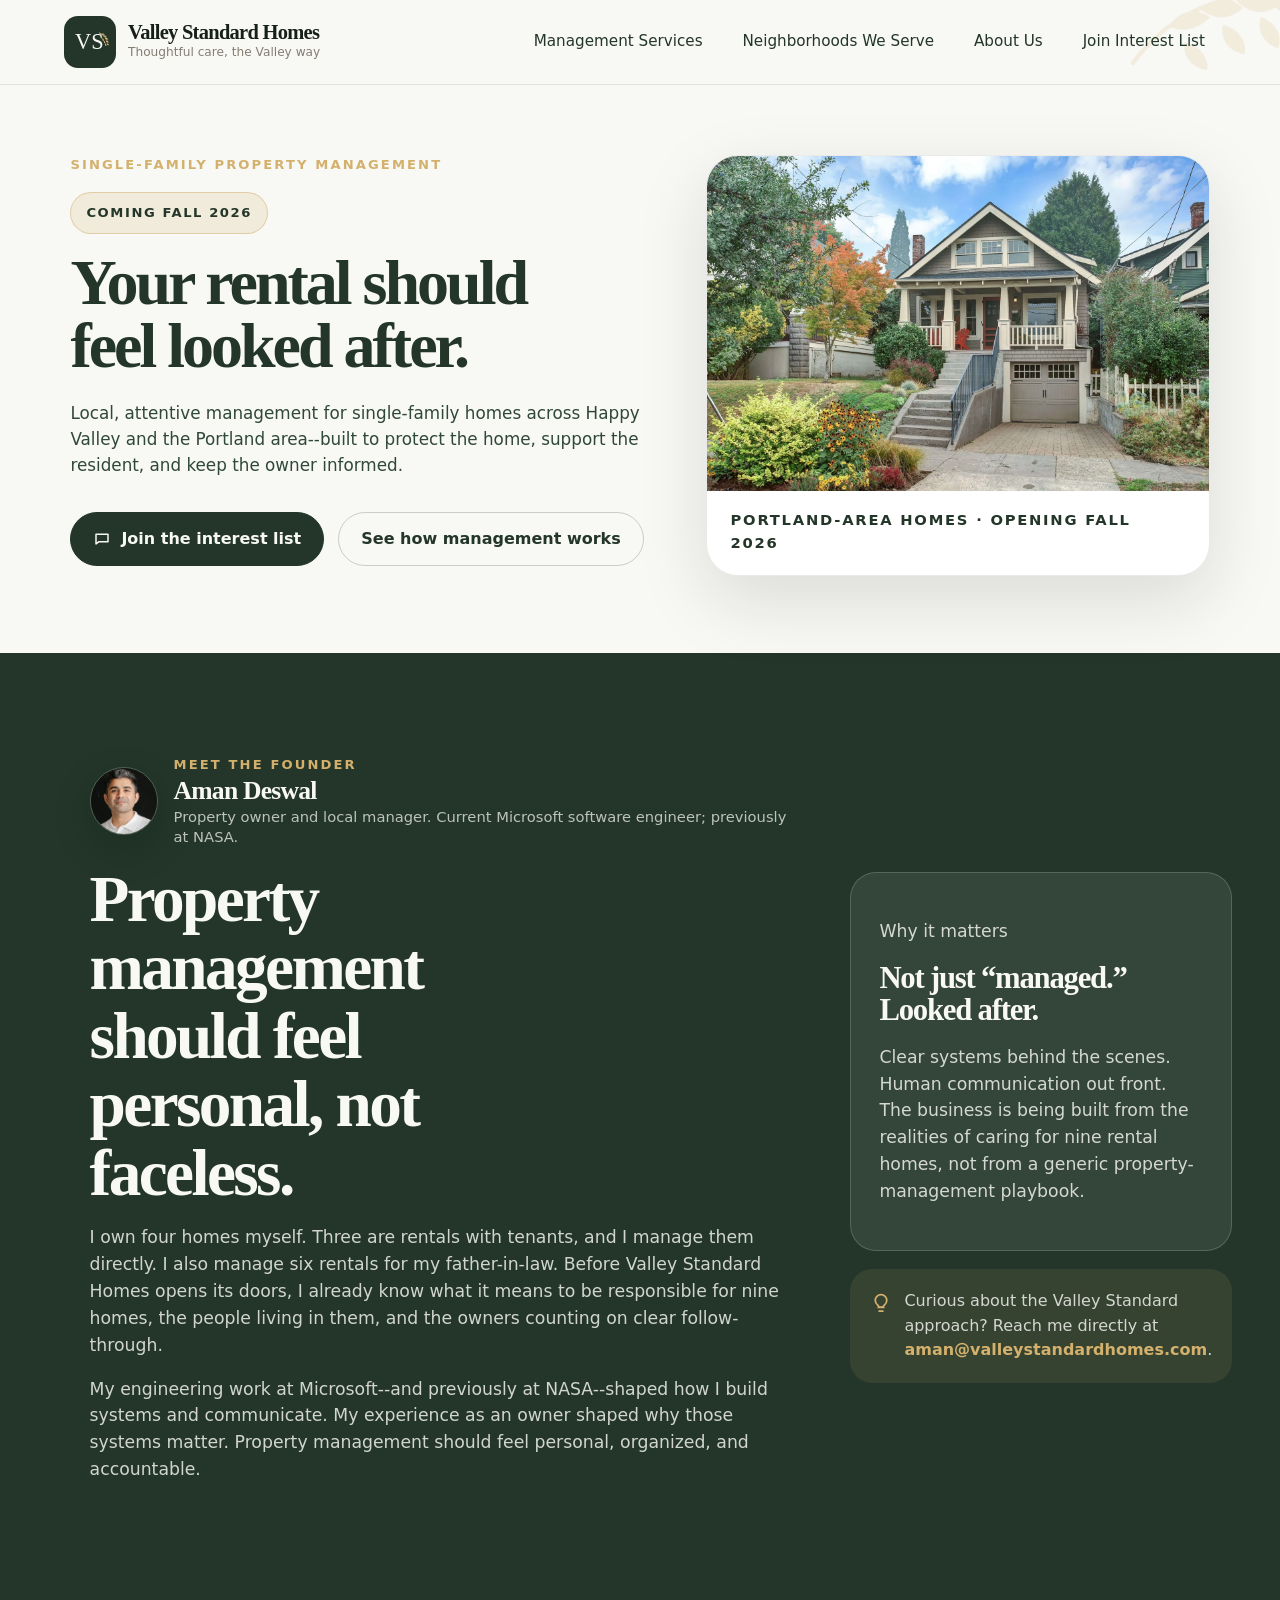
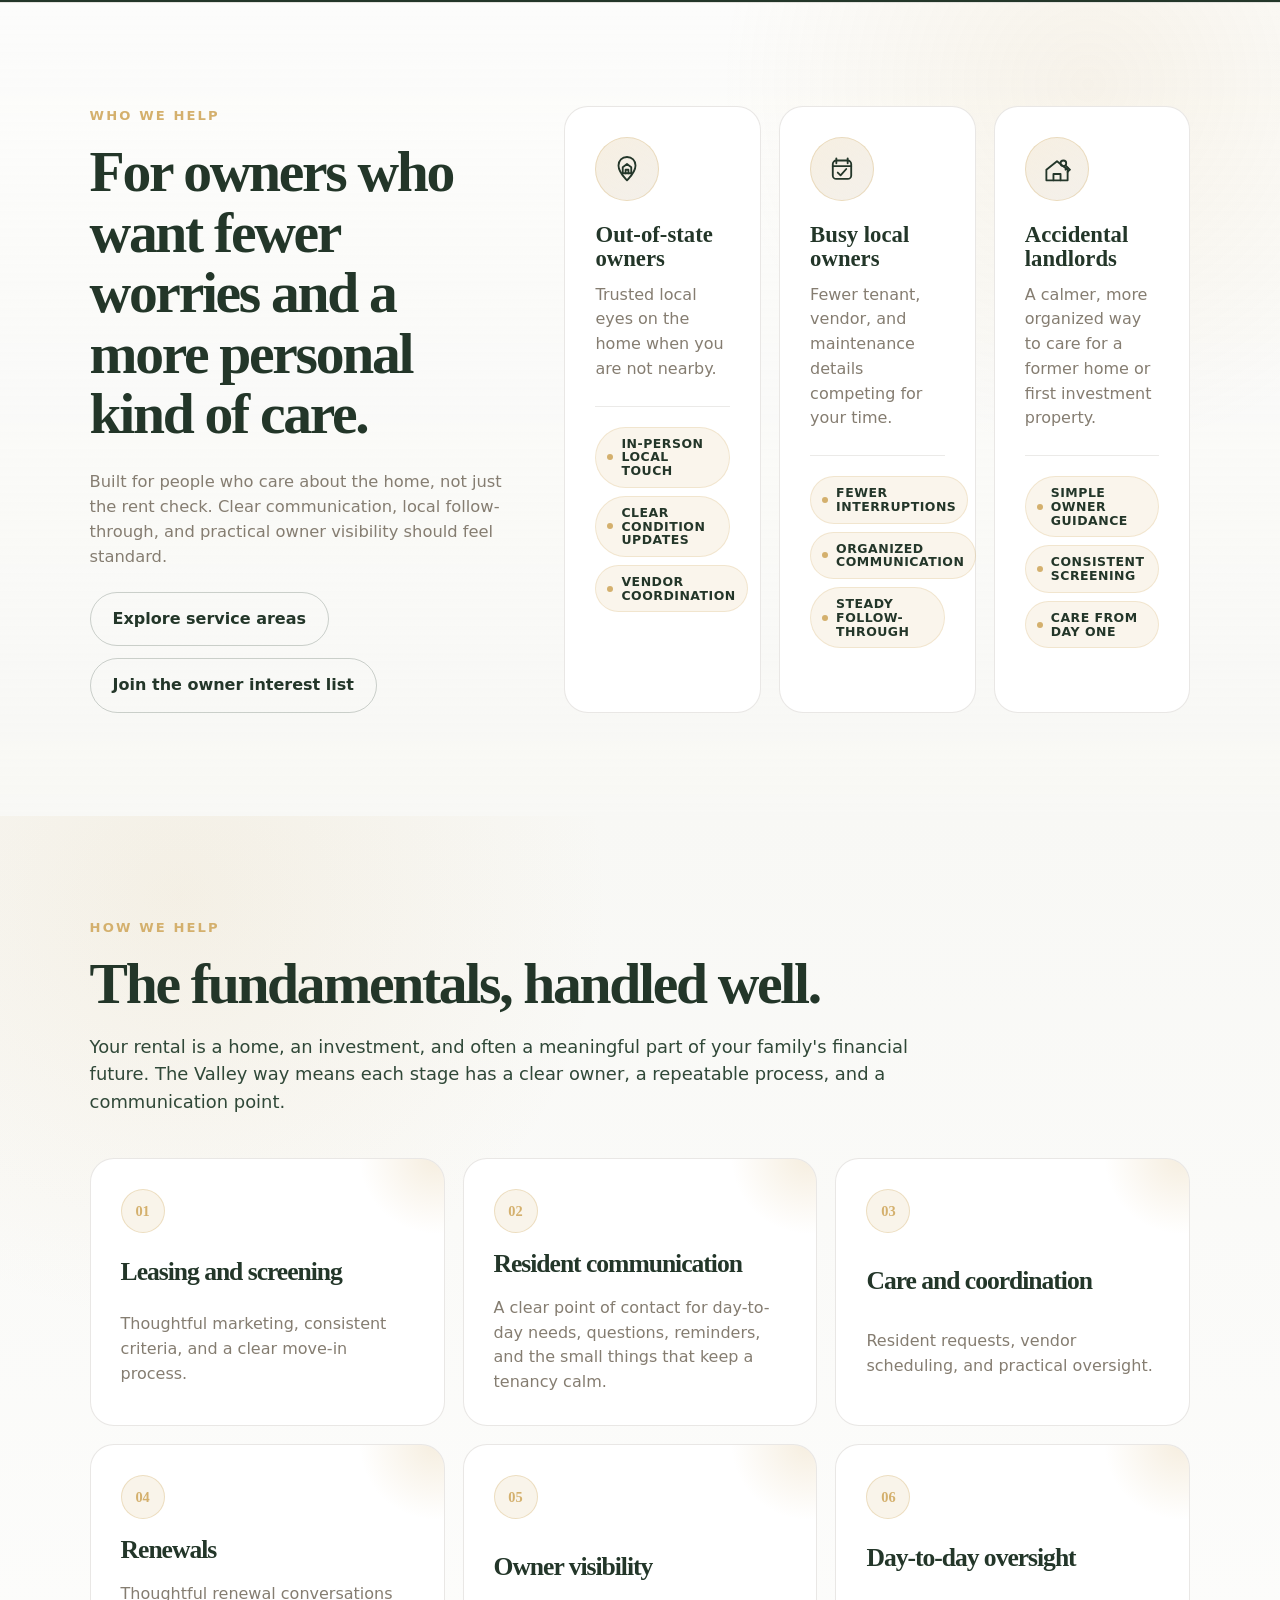
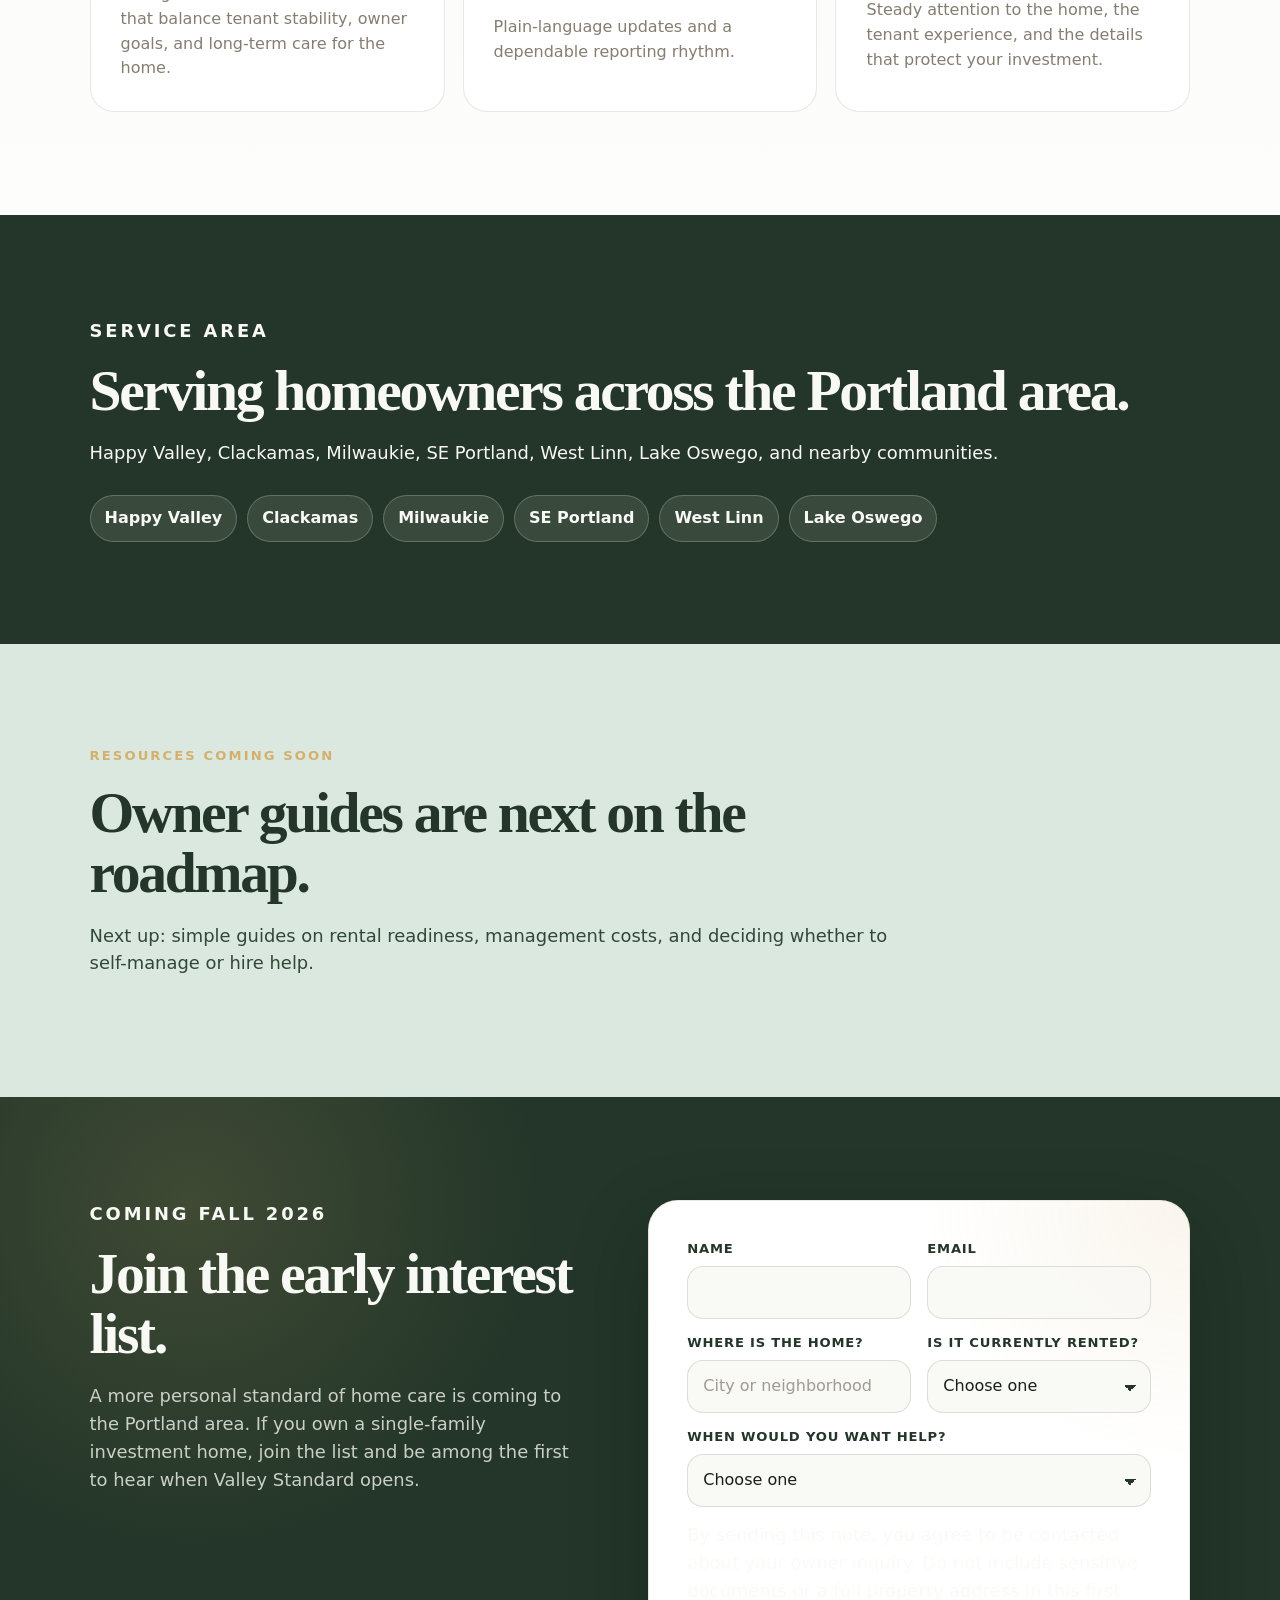
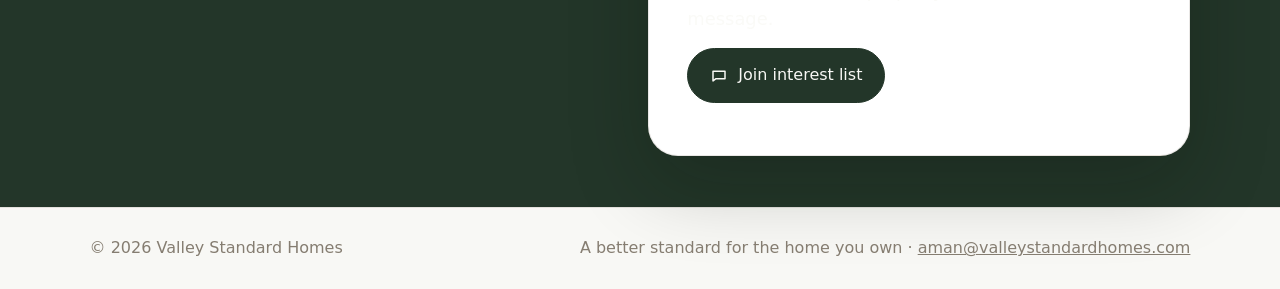
==== index.html @ 4b72966f "Use dropdown for owner timing Co-authored-by: Copilot App <223556219+Copilot@users.noreply.github.co" ====
<!doctype html>
<html lang="en">
  <head>
    <meta charset="utf-8">
    <meta name="viewport" content="width=device-width, initial-scale=1">
    <title>Single-Family Property Management in Portland | Valley Standard Homes</title>
    <meta
      name="description"
      content="Personal property management for single-family rental homes across the Portland area, including Happy Valley, West Linn, Lake Oswego, Clackamas, Milwaukie, and SE Portland."
    >
    <meta property="og:title" content="Single-Family Property Management in Portland | Valley Standard Homes">
    <meta
      property="og:description"
      content="Personal property management for single-family rental homes across the Portland area, including Happy Valley, West Linn, Lake Oswego, Clackamas, Milwaukie, and SE Portland."
    >
    <meta property="og:type" content="website">
    <meta property="og:url" content="https://valleystandardhomes.com/">
    <meta property="og:image" content="https://valleystandardhomes.com/assets/social-card.png">
    <meta property="og:image:type" content="image/png">
    <meta property="og:image:width" content="1200">
    <meta property="og:image:height" content="630">
    <meta property="og:image:alt" content="Valley Standard Homes logo and single-family property management message">
    <link rel="canonical" href="https://valleystandardhomes.com/">
    <link rel="icon" href="assets/valley-standard-icon.svg" type="image/svg+xml">
    <link rel="stylesheet" href="styles.css">
  </head>
  <body>
    <header class="site-header">
      <svg class="header-olive" viewBox="0 0 220 88" aria-hidden="true">
        <path d="M18 70 C74 12, 142 8, 206 28" />
        <path d="M58 38 C70 24, 87 22, 100 34 C86 45, 71 46, 58 38Z" />
        <path d="M92 25 C106 14, 123 15, 134 29 C119 39, 105 38, 92 25Z" />
        <path d="M128 20 C144 12, 160 16, 169 31 C153 39, 139 35, 128 20Z" />
        <path d="M162 25 C178 20, 192 27, 198 43 C183 48, 171 41, 162 25Z" />
        <path d="M72 56 C86 61, 94 73, 91 86 C76 82, 68 70, 72 56Z" />
        <path d="M112 43 C127 49, 134 62, 130 75 C115 70, 107 58, 112 43Z" />
        <path d="M151 40 C165 48, 170 61, 164 73 C151 67, 144 54, 151 40Z" />
      </svg>
      <a class="brand" href="#top" aria-label="Valley Standard Homes home">
        <img src="assets/valley-standard-icon.svg" alt="" class="brand-mark">
        <span>
          <strong>Valley Standard Homes</strong>
          <small>Thoughtful care, the Valley way</small>
        </span>
      </a>
      <nav class="nav" aria-label="Main navigation">
        <a href="#services">Management Services</a>
        <a href="#areas">Neighborhoods We Serve</a>
        <a href="#about">About Us</a>
        <a href="#contact">Join Interest List</a>
      </nav>
      <details class="mobile-menu">
        <summary aria-label="Open navigation menu">
          <span></span>
          <span></span>
          <span></span>
        </summary>
        <div class="mobile-menu-panel">
          <a href="#services">Management Services</a>
          <a href="#areas">Neighborhoods We Serve</a>
          <a href="#about">About Us</a>
          <a href="#contact">Join Interest List</a>
        </div>
      </details>
    </header>

    <main id="top">
      <section class="hero">
        <div class="hero-content">
          <p class="eyebrow">Single-family property management</p>
          <p class="launch-status">Coming Fall 2026</p>
          <h1>Your rental should feel looked after.</h1>
          <p class="hero-copy">
            Local, attentive management for single-family homes across Happy Valley and the Portland area--built to protect the home, support the resident, and keep the owner informed.
          </p>
          <div class="hero-actions">
            <a class="button primary" href="#contact">
              <svg class="button-icon" viewBox="0 0 24 24" aria-hidden="true">
                <path d="M4 5.5h16v10H8l-4 3z" />
              </svg>
              Join the interest list
            </a>
            <a class="button secondary" href="#services">
              See how management works
            </a>
          </div>
          <div class="hero-quick-links" aria-label="Quick links">
            <a href="#owners">Who we help</a>
            <a href="#areas">Explore service areas</a>
            <a href="#contact">Ask about your rental</a>
          </div>
        </div>
        <div class="hero-side">
          <figure class="hero-photo-card">
            <img src="assets/home-hero.webp" alt="Single-family home exterior used to show the Valley Standard Homes visual direction" width="1500" height="1000">
            <figcaption>Portland-area homes · opening Fall 2026</figcaption>
          </figure>
        </div>
      </section>

      <section class="section founder-section" id="about">
        <div class="founder-copy">
          <div class="founder-kicker">
            <img src="assets/aman-deswal-headshot.jpg" alt="Aman Deswal, founder of Valley Standard" class="founder-photo">
            <div class="founder-identity">
              <p class="eyebrow">Meet the founder</p>
              <strong>Aman Deswal</strong>
              <span>Property owner and local manager. Current Microsoft software engineer; previously at NASA.</span>
            </div>
          </div>
          <h2>Property management should feel personal, not faceless.</h2>
          <p>
            I own four homes myself. Three are rentals with tenants, and I manage
            them directly. I also manage six rentals for my father-in-law. Before
            Valley Standard Homes opens its doors, I already know what it means
            to be responsible for nine homes, the people living in them, and the
            owners counting on clear follow-through.
          </p>
          <p>
            My engineering work at Microsoft--and previously at NASA--shaped how
            I build systems and communicate. My experience as an owner shaped why
            those systems matter. Property management should feel personal,
            organized, and accountable.
          </p>
        </div>
        <div class="founder-feature">
          <div class="founder-card">
            <p class="promise-label">Why it matters</p>
            <h3>Not just “managed.” Looked after.</h3>
            <p>
              Clear systems behind the scenes. Human communication out front.
              The business is being built from the realities of caring for nine
              rental homes, not from a generic property-management playbook.
            </p>
          </div>
          <p class="founder-email-note">
            <svg class="founder-email-icon" viewBox="0 0 24 24" aria-hidden="true">
              <path d="M9 18h6" />
              <path d="M10 22h4" />
              <path d="M8.5 15.5c-1.7-1.2-2.8-3.1-2.8-5.3a6.3 6.3 0 1 1 12.6 0c0 2.2-1.1 4.1-2.8 5.3-.7.5-1 1.2-1 2H9.5c0-.8-.3-1.5-1-2Z" />
            </svg>
            <span>
              Curious about the Valley Standard approach? Reach me directly at
              <a href="mailto:aman@valleystandardhomes.com">aman@valleystandardhomes.com</a>.
            </span>
          </p>
        </div>
      </section>

      <section class="section split owner-section" id="owners">
        <div>
          <p class="eyebrow">Who we help</p>
          <h2>For owners who want fewer worries and a more personal kind of care.</h2>
          <p class="owner-intro">
            Built for people who care about the home, not just the rent check.
            Clear communication, local follow-through, and practical owner visibility should feel standard.
          </p>
          <div class="link-row">
            <a class="button secondary" href="#areas">Explore service areas</a>
            <a class="button secondary" href="#contact">Join the owner interest list</a>
          </div>
        </div>
        <div class="cards">
          <article class="card">
            <div class="card-icon" aria-hidden="true">
              <svg viewBox="0 0 48 48">
                <path d="M24 7c7 0 12 5 12 12 0 9-12 21-12 21S12 28 12 19c0-7 5-12 12-12Z" />
                <path d="M18 21.5 24 17l6 4.5V30H18z" />
                <path d="M22 30v-5h4v5" />
              </svg>
            </div>
            <h3>Out-of-state owners</h3>
            <p>Trusted local eyes on the home when you are not nearby.</p>
            <ul class="card-points">
              <li>In-person local touch</li>
              <li>Clear condition updates</li>
              <li>Vendor coordination</li>
            </ul>
          </article>
          <article class="card">
            <div class="card-icon" aria-hidden="true">
              <svg viewBox="0 0 48 48">
                <rect x="11" y="12" width="26" height="26" rx="5" />
                <path d="M16 9v7" />
                <path d="M32 9v7" />
                <path d="M11 20h26" />
                <path d="m18 29 4 4 8-9" />
              </svg>
            </div>
            <h3>Busy local owners</h3>
            <p>Fewer tenant, vendor, and maintenance details competing for your time.</p>
            <ul class="card-points">
              <li>Fewer interruptions</li>
              <li>Organized communication</li>
              <li>Steady follow-through</li>
            </ul>
          </article>
          <article class="card">
            <div class="card-icon" aria-hidden="true">
              <svg viewBox="0 0 48 48">
                <path d="M9 25 24 13l15 12v15H9z" />
                <path d="M19 40v-9h10v9" />
                <circle cx="33" cy="16" r="4" />
                <path d="m36 19 6 6" />
                <path d="m39 22-3 3" />
                <path d="m42 25-3 3" />
              </svg>
            </div>
            <h3>Accidental landlords</h3>
            <p>A calmer, more organized way to care for a former home or first investment property.</p>
            <ul class="card-points">
              <li>Simple owner guidance</li>
              <li>Consistent screening</li>
              <li>Care from day one</li>
            </ul>
          </article>
        </div>
      </section>

      <section class="section service-section" id="services">
        <div class="section-heading">
          <p class="eyebrow">How we help</p>
          <h2>The fundamentals, handled well.</h2>
          <p>
            Your rental is a home, an investment, and often a meaningful part of
            your family's financial future. The Valley way means each stage has
            a clear owner, a repeatable process, and a communication point.
          </p>
        </div>
        <div class="service-grid">
          <article class="service">
            <span class="service-number">01</span>
            <h3>Leasing and screening</h3>
            <p>Thoughtful marketing, consistent criteria, and a clear move-in process.</p>
          </article>
          <article class="service">
            <span class="service-number">02</span>
            <h3>Resident communication</h3>
            <p>A clear point of contact for day-to-day needs, questions, reminders, and the small things that keep a tenancy calm.</p>
          </article>
          <article class="service">
            <span class="service-number">03</span>
            <h3>Care and coordination</h3>
            <p>Resident requests, vendor scheduling, and practical oversight.</p>
          </article>
          <article class="service">
            <span class="service-number">04</span>
            <h3>Renewals</h3>
            <p>Thoughtful renewal conversations that balance tenant stability, owner goals, and long-term care for the home.</p>
          </article>
          <article class="service">
            <span class="service-number">05</span>
            <h3>Owner visibility</h3>
            <p>Plain-language updates and a dependable reporting rhythm.</p>
          </article>
          <article class="service">
            <span class="service-number">06</span>
            <h3>Day-to-day oversight</h3>
            <p>Steady attention to the home, the tenant experience, and the details that protect your investment.</p>
          </article>
        </div>
      </section>

      <section class="section service-area" id="areas">
        <p class="eyebrow">Service area</p>
        <h2>Serving homeowners across the Portland area.</h2>
        <p>Happy Valley, Clackamas, Milwaukie, SE Portland, West Linn, Lake Oswego, and nearby communities.</p>
        <ul class="area-list" aria-label="Confirmed service areas">
          <li><a href="areas/happy-valley/">Happy Valley</a></li>
          <li><a href="areas/clackamas/">Clackamas</a></li>
          <li><a href="areas/milwaukie/">Milwaukie</a></li>
          <li><a href="areas/portland/">SE Portland</a></li>
          <li><a href="areas/west-linn/">West Linn</a></li>
          <li><a href="areas/lake-oswego/">Lake Oswego</a></li>
        </ul>
      </section>

      <section class="section resources-section" id="resources">
        <div class="section-heading">
          <p class="eyebrow">Resources coming soon</p>
          <h2>Owner guides are next on the roadmap.</h2>
          <p>
            Next up: simple guides on rental readiness, management costs, and deciding whether
            to self-manage or hire help.
          </p>
        </div>
      </section>

      <section class="section contact-section" id="contact">
        <div>
          <p class="eyebrow">Coming Fall 2026</p>
          <h2>Join the early interest list.</h2>
          <p>
            A more personal standard of home care is coming to the Portland area.
            If you own a single-family investment home, join the list and be among
            the first to hear when Valley Standard opens.
          </p>
        </div>
        <form
          class="contact-form"
          action="mailto:aman@valleystandardhomes.com"
          method="post"
          enctype="text/plain"
          data-sheet-endpoint=""
          data-fallback-email="aman@valleystandardhomes.com"
        >
          <label>
            <span>Name</span>
            <input type="text" name="name" autocomplete="name" required>
          </label>
          <label>
            <span>Email</span>
            <input type="email" name="email" autocomplete="email" required>
          </label>
          <label>
            <span>Where is the home?</span>
            <input type="text" name="property_location" placeholder="City or neighborhood">
          </label>
          <label>
            <span>Is it currently rented?</span>
            <select name="current_status">
              <option value="">Choose one</option>
              <option value="Currently rented">Currently rented</option>
              <option value="Vacant">Vacant</option>
              <option value="Planning ahead">Planning ahead</option>
              <option value="Not sure yet">Not sure yet</option>
            </select>
          </label>
          <label class="full-field">
            <span>When would you want help?</span>
            <select name="owner_timing" required>
              <option value="">Choose one</option>
              <option value="As soon as Valley Standard opens">As soon as Valley Standard opens</option>
              <option value="When the current tenant moves out">When the current tenant moves out</option>
              <option value="Within the next year">Within the next year</option>
              <option value="Still planning ahead">Still planning ahead</option>
              <option value="Not sure yet">Not sure yet</option>
            </select>
          </label>
          <p class="privacy-note">By sending this note, you agree to be contacted about your owner inquiry. Do not include sensitive documents or a full property address in this first message.</p>
          <button class="button primary" type="submit">
            <svg class="button-icon" viewBox="0 0 24 24" aria-hidden="true">
              <path d="M4 5.5h16v10H8l-4 3z" />
            </svg>
            Join interest list
          </button>
          <p class="form-status" role="status" aria-live="polite"></p>
        </form>
      </section>
    </main>

    <footer class="site-footer">
      <span>© 2026 Valley Standard Homes</span>
      <span>A better standard for the home you own · <a href="mailto:aman@valleystandardhomes.com">aman@valleystandardhomes.com</a></span>
    </footer>
    <script type="application/ld+json">
      {
        "@context": "https://schema.org",
        "@type": "Organization",
        "name": "Valley Standard Homes",
        "url": "https://valleystandardhomes.com/",
        "email": "aman@valleystandardhomes.com",
        "logo": "https://valleystandardhomes.com/assets/valley-standard-logo.svg",
        "founder": {
          "@type": "Person",
          "name": "Aman Deswal"
        },
        "areaServed": [
          "Happy Valley, Oregon",
          "Clackamas, Oregon",
          "Milwaukie, Oregon",
          "Southeast Portland, Oregon",
          "West Linn, Oregon",
          "Lake Oswego, Oregon"
        ]
      }
    </script>
    <script src="site.js"></script>
    <script>
      const contactForm = document.querySelector(".contact-form");

      if (contactForm) {
        const status = contactForm.querySelector(".form-status");
        const submitButton = contactForm.querySelector("button[type='submit']");

        contactForm.addEventListener("submit", async (event) => {
          event.preventDefault();

          if (!contactForm.reportValidity()) {
            return;
          }

          const endpoint = contactForm.dataset.sheetEndpoint?.trim();
          const fallbackEmail = contactForm.dataset.fallbackEmail;
          const formData = new FormData(contactForm);
          formData.append("submitted_at", new Date().toISOString());
          formData.append("source", "valleystandardhomes.com");

          if (!endpoint) {
            const body = Array.from(formData.entries())
              .map(([key, value]) => `${key}: ${value}`)
              .join("\n");

            window.location.href = `mailto:${fallbackEmail}?subject=${encodeURIComponent("Valley Standard interest list")}&body=${encodeURIComponent(body)}`;
            status.textContent = "Your email app should open with the details ready to send.";
            return;
          }

          submitButton.disabled = true;
          status.textContent = "Sending your note...";

          try {
            await fetch(endpoint, {
              method: "POST",
              mode: "no-cors",
              body: formData,
            });
            contactForm.reset();
            status.textContent = "Thank you — your note has been sent.";
          } catch (error) {
            status.textContent = `Something went wrong. Please email ${fallbackEmail} directly.`;
          } finally {
            submitButton.disabled = false;
          }
        });
      }
    </script>
  </body>
</html>
---- styles.css ----
:root {
  color-scheme: light;
  --green: #233629;
  --green-2: #304838;
  --cream: #f8f8f5;
  --sand: #e7dfd2;
  --mist: #dbe8df;
  --taupe: #857d71;
  --gold: #d4b06d;
  --rust: #ad4e31;
  --ink: #162019;
  --white: #ffffff;
  --shadow: 0 24px 70px rgba(22, 32, 25, 0.13);
  --display-font: "Iowan Old Style", "Bodoni 72", Didot, "Hoefler Text", Georgia, "Times New Roman", serif;
}

* {
  box-sizing: border-box;
}

html {
  overflow-x: clip;
  scroll-behavior: smooth;
  width: 100%;
}

body {
  margin: 0;
  background: var(--cream);
  color: var(--ink);
  font-family: Inter, ui-sans-serif, system-ui, -apple-system, BlinkMacSystemFont, "Segoe UI", sans-serif;
  line-height: 1.55;
  overflow-x: clip;
  width: 100%;
}

a {
  color: inherit;
}

.site-header {
  align-items: center;
  background: rgba(248, 248, 245, 0.92);
  border-bottom: 1px solid rgba(133, 125, 113, 0.18);
  display: flex;
  justify-content: space-between;
  left: 0;
  overflow: visible;
  padding: 16px clamp(20px, 5vw, 72px);
  position: sticky;
  right: 0;
  top: 0;
  backdrop-filter: blur(14px);
  z-index: 50;
}

.header-olive {
  height: 88px;
  opacity: 0.18;
  pointer-events: none;
  position: absolute;
  right: clamp(-74px, -4vw, -24px);
  top: -18px;
  transform: rotate(-7deg);
  width: 220px;
  z-index: 0;
}

.header-olive path {
  fill: var(--gold);
}

.header-olive path:first-child {
  fill: none;
  stroke: var(--gold);
  stroke-linecap: round;
  stroke-width: 4;
}

.brand {
  align-items: center;
  display: inline-flex;
  flex-shrink: 0;
  gap: 12px;
  min-width: 0;
  position: relative;
  text-decoration: none;
  z-index: 1;
}

.brand span {
  min-width: 0;
}

.brand-mark {
  border-radius: 14px;
  height: 52px;
  width: 52px;
}

.brand strong {
  display: block;
  font-family: var(--display-font);
  font-size: clamp(1.25rem, 1.6vw, 1.7rem);
  font-weight: 700;
  letter-spacing: -0.035em;
  line-height: 1;
}

.brand small {
  color: var(--taupe);
  display: block;
  font-size: 0.76rem;
}

.nav {
  display: flex;
  gap: clamp(12px, 1.4vw, 18px);
  font-size: 0.95rem;
  position: relative;
  z-index: 1;
}

.nav a {
  border-radius: 999px;
  color: var(--green);
  padding: 9px 11px;
  text-decoration: none;
  transition: background 160ms ease, color 160ms ease, transform 160ms ease;
}

.nav a:hover,
.nav a:focus-visible {
  background: rgba(212, 176, 109, 0.16);
  color: var(--green);
  transform: translateY(-1px);
}

.nav a:focus-visible {
  outline: 2px solid rgba(212, 176, 109, 0.72);
  outline-offset: 3px;
}

.mobile-menu {
  display: none;
  position: relative;
  z-index: 2;
}

.mobile-menu summary {
  align-items: center;
  background: var(--green);
  border: 1px solid rgba(35, 54, 41, 0.24);
  border-radius: 999px;
  box-shadow: 0 10px 26px rgba(22, 32, 25, 0.1);
  cursor: pointer;
  display: inline-flex;
  height: 44px;
  justify-content: center;
  list-style: none;
  position: relative;
  width: 44px;
}

.mobile-menu summary::-webkit-details-marker {
  display: none;
}

.mobile-menu summary span {
  background: var(--cream);
  border-radius: 999px;
  display: block;
  height: 2px;
  position: absolute;
  transition: transform 160ms ease, opacity 160ms ease;
  width: 18px;
}

.mobile-menu summary span:nth-child(1) {
  transform: translateY(-6px);
}

.mobile-menu summary span:nth-child(3) {
  transform: translateY(6px);
}

.mobile-menu[open] summary span:nth-child(1) {
  transform: rotate(45deg);
}

.mobile-menu[open] summary span:nth-child(2) {
  opacity: 0;
}

.mobile-menu[open] summary span:nth-child(3) {
  transform: rotate(-45deg);
}

.mobile-menu-panel {
  background: var(--cream);
  border: 1px solid rgba(133, 125, 113, 0.16);
  border-radius: 0 0 26px 26px;
  box-shadow: 0 24px 54px rgba(22, 32, 25, 0.14);
  display: grid;
  gap: 0;
  left: 0;
  max-height: calc(100dvh - 84px);
  overflow-y: auto;
  padding: 8px 24px 18px;
  position: fixed;
  right: 0;
  top: 84px;
  z-index: 60;
}

.mobile-menu-panel a {
  align-items: center;
  border-bottom: 1px solid rgba(133, 125, 113, 0.12);
  border-radius: 0;
  color: var(--green);
  display: flex;
  font-weight: 800;
  justify-content: space-between;
  min-height: 58px;
  padding: 15px 0;
  text-decoration: none;
}

.mobile-menu-panel a::after {
  color: var(--gold);
  content: "→";
  font-family: Georgia, "Times New Roman", serif;
  font-size: 1.2rem;
}

.mobile-menu-panel a:last-child {
  border-bottom: 0;
}

.mobile-menu-panel a:hover {
  color: var(--gold);
}

.hero {
  align-items: start;
  display: grid;
  gap: clamp(28px, 4vw, 56px);
  grid-template-columns: minmax(0, 0.95fr) minmax(440px, 0.82fr);
  min-height: auto;
  padding: clamp(42px, 5.5vw, 72px) clamp(28px, 5.5vw, 72px) clamp(52px, 6vw, 84px);
}

.hero-content {
  max-width: 760px;
}

.eyebrow {
  color: var(--gold);
  font-size: clamp(0.82rem, 0.9vw, 0.92rem);
  font-weight: 800;
  letter-spacing: 0.16em;
  margin: 0 0 16px;
  text-transform: uppercase;
}

h1,
h2,
h3 {
  color: var(--green);
  font-family: var(--display-font);
  line-height: 1.05;
  margin: 0;
}

h1 {
  font-size: clamp(3.6rem, 5vw, 5.15rem);
  letter-spacing: -0.047em;
  line-height: 0.98;
  max-width: 14.5ch;
}

h2 {
  font-size: clamp(2.1rem, 4.5vw, 4rem);
  letter-spacing: -0.04em;
}

h3 {
  font-size: 1.42rem;
}

.hero-copy {
  color: var(--green-2);
  font-size: clamp(1.05rem, 1.22vw, 1.2rem);
  margin: 22px 0 0;
  max-width: 620px;
}

.launch-status {
  align-items: center;
  background: rgba(212, 176, 109, 0.18);
  border: 1px solid rgba(212, 176, 109, 0.52);
  border-radius: 999px;
  color: var(--green);
  display: inline-flex;
  font-size: 0.82rem;
  font-weight: 900;
  letter-spacing: 0.12em;
  margin: 0 0 18px;
  padding: 10px 15px;
  text-transform: uppercase;
}

.hero-actions {
  display: flex;
  flex-wrap: wrap;
  gap: 14px;
  margin-top: 34px;
}

.button {
  align-items: center;
  border-radius: 999px;
  display: inline-flex;
  gap: 10px;
  font-weight: 800;
  justify-content: center;
  padding: 14px 22px;
  text-decoration: none;
  transition: transform 160ms ease, box-shadow 160ms ease, background 160ms ease;
}

.button:hover {
  transform: translateY(-1px);
}

.button.primary {
  background: var(--green);
  color: var(--cream);
  border: 1px solid var(--green);
}

.button-icon {
  fill: none;
  height: 18px;
  stroke: currentColor;
  stroke-linecap: round;
  stroke-linejoin: round;
  stroke-width: 2;
  width: 18px;
}

.button.secondary {
  border: 1px solid rgba(35, 54, 41, 0.22);
  color: var(--green);
}

.hero-quick-links {
  display: none;
  gap: 10px;
  margin-top: 18px;
}

.hero-quick-links a {
  border-bottom: 1px solid rgba(35, 54, 41, 0.28);
  color: var(--green);
  font-weight: 800;
  text-decoration: none;
}

.hero-quick-links a:hover {
  color: var(--gold);
}

.hero-card {
  background: var(--white);
  border: 1px solid rgba(133, 125, 113, 0.16);
  border-radius: 32px;
  box-shadow: var(--shadow);
  padding: clamp(24px, 3vw, 34px);
  max-width: 430px;
}

.hero-side {
  display: grid;
  gap: 18px;
  justify-items: stretch;
  justify-self: end;
  max-width: 560px;
  width: 100%;
}

.hero-photo-card {
  background: var(--white);
  border: 1px solid rgba(133, 125, 113, 0.16);
  border-radius: 32px;
  box-shadow: var(--shadow);
  margin: 0;
  overflow: hidden;
}

.hero-photo-card img {
  aspect-ratio: 3 / 2;
  display: block;
  height: auto;
  object-fit: cover;
  width: 100%;
}

.hero-photo-card figcaption {
  color: var(--green);
  font-size: clamp(0.92rem, 1.05vw, 1.08rem);
  font-weight: 900;
  letter-spacing: 0.12em;
  padding: 18px 24px 20px;
  text-transform: uppercase;
}

.logo-full {
  display: block;
  height: auto;
  margin-bottom: 20px;
  max-width: 100%;
}

.hero-card p {
  color: var(--green-2);
  font-size: 1rem;
  margin: 0;
}

.founder-section {
  align-items: center;
  background: var(--green);
  color: var(--cream);
  display: grid;
  gap: clamp(34px, 5vw, 72px);
  grid-template-columns: minmax(0, 1fr) minmax(260px, 340px);
  padding-bottom: clamp(56px, 7vw, 88px);
  padding-top: clamp(56px, 7vw, 88px);
}

.founder-section h2,
.founder-section h3 {
  color: var(--cream);
}

.founder-copy {
  max-width: 820px;
}

.founder-kicker {
  align-items: center;
  display: flex;
  gap: 16px;
  margin-bottom: 18px;
}

.founder-identity {
  display: grid;
  gap: 3px;
}

.founder-kicker .eyebrow {
  margin: 0;
}

.founder-identity strong {
  color: var(--cream);
  font-family: var(--display-font);
  font-size: clamp(1.45rem, 2vw, 1.9rem);
  font-weight: 700;
  letter-spacing: -0.03em;
  line-height: 1;
}

.founder-identity span {
  color: rgba(248, 248, 245, 0.72);
  font-size: 0.92rem;
  line-height: 1.35;
}

.founder-section h2 {
  font-size: clamp(3.25rem, 5.1vw, 5.6rem);
  max-width: 13ch;
}

.founder-copy p:not(.eyebrow),
.founder-card p {
  color: rgba(248, 248, 245, 0.82);
  font-size: clamp(1.05rem, 1.35vw, 1.22rem);
}

.founder-email-note {
  align-items: flex-start;
  background: rgba(212, 176, 109, 0.1);
  border-radius: 22px;
  color: rgba(248, 248, 245, 0.82);
  display: flex;
  font-size: 1rem;
  gap: 12px;
  line-height: 1.55;
  margin: 0;
  padding: 20px;
}

.founder-email-icon {
  fill: none;
  flex: 0 0 auto;
  height: 22px;
  margin-top: 2px;
  stroke: var(--gold);
  stroke-linecap: round;
  stroke-linejoin: round;
  stroke-width: 1.9;
  width: 22px;
}

.founder-email-note a {
  color: var(--gold);
  font-weight: 800;
  text-decoration: none;
}

.founder-email-note a:hover {
  text-decoration: underline;
}

.founder-feature {
  align-self: center;
  display: grid;
  gap: 18px;
  justify-self: end;
  max-width: 360px;
  width: 100%;
}

.founder-photo {
  aspect-ratio: 1 / 1;
  border: 1px solid rgba(248, 248, 245, 0.22);
  border-radius: 999px;
  box-shadow: 0 14px 40px rgba(0, 0, 0, 0.16);
  display: block;
  flex: 0 0 auto;
  height: 68px;
  object-fit: cover;
  object-position: center center;
  width: 68px;
}

.founder-card {
  background: rgba(248, 248, 245, 0.08);
  border: 1px solid rgba(248, 248, 245, 0.18);
  border-radius: 26px;
  padding: 28px;
}

.founder-card h3 {
  font-size: clamp(1.8rem, 2.4vw, 2.45rem);
  letter-spacing: -0.04em;
}

.section {
  padding: clamp(60px, 8vw, 110px) clamp(20px, 7vw, 96px);
}

.split {
  border-top: 1px solid rgba(133, 125, 113, 0.18);
  display: grid;
  gap: clamp(34px, 4.5vw, 64px);
  grid-template-columns: minmax(0, 0.8fr) minmax(0, 1.2fr);
}

.owner-section {
  background:
    radial-gradient(circle at 85% 10%, rgba(212, 176, 109, 0.12), transparent 28%),
    linear-gradient(180deg, rgba(255, 255, 255, 0.6), rgba(248, 248, 245, 0.96));
}

.service-section {
  background:
    radial-gradient(circle at 14% 8%, rgba(212, 176, 109, 0.12), transparent 30%),
    linear-gradient(180deg, rgba(248, 248, 245, 0.96), rgba(255, 255, 255, 0.72));
}

.owner-intro {
  color: var(--taupe);
  font-size: clamp(1.02rem, 1.2vw, 1.16rem);
  margin: 24px 0 0;
  max-width: 520px;
}

.cards,
.service-grid {
  display: grid;
  gap: 18px;
}

.cards {
  grid-template-columns: repeat(3, minmax(0, 1fr));
}

.card,
.service,
.contact-form {
  background: var(--white);
  border: 1px solid rgba(133, 125, 113, 0.18);
  border-radius: 24px;
}

.card {
  display: flex;
  flex-direction: column;
  min-height: 0;
  padding: clamp(24px, 2.4vw, 30px);
}

.card p {
  color: var(--taupe);
  margin: 12px 0 0;
}

.card-points {
  border-top: 1px solid rgba(133, 125, 113, 0.16);
  color: var(--green);
  display: flex;
  flex-wrap: wrap;
  gap: 8px;
  font-size: 0.78rem;
  font-weight: 800;
  letter-spacing: 0.04em;
  line-height: 1.1;
  list-style: none;
  margin: 24px 0 0;
  padding: 20px 0 0;
  text-transform: uppercase;
}

.card-points li {
  align-items: center;
  background: rgba(212, 176, 109, 0.13);
  border: 1px solid rgba(212, 176, 109, 0.24);
  border-radius: 999px;
  display: flex;
  gap: 8px;
  padding: 9px 11px;
}

.card-points li::before {
  background: var(--gold);
  border-radius: 999px;
  content: "";
  flex: 0 0 auto;
  height: 6px;
  width: 6px;
}

.card-icon {
  align-items: center;
  background: linear-gradient(145deg, rgba(212, 176, 109, 0.2), rgba(231, 223, 210, 0.46));
  border: 1px solid rgba(212, 176, 109, 0.34);
  border-radius: 999px;
  display: inline-flex;
  height: 64px;
  justify-content: center;
  margin-bottom: 22px;
  width: 64px;
}

.card-icon svg {
  fill: none;
  height: 34px;
  stroke: var(--green);
  stroke-linecap: round;
  stroke-linejoin: round;
  stroke-width: 2.6;
  width: 34px;
}

.section-heading {
  max-width: 820px;
}

.section-heading p:not(.eyebrow),
.service-area p,
.contact-section p {
  color: var(--green-2);
  font-size: 1.12rem;
}

.service-grid {
  grid-template-columns: repeat(3, minmax(0, 1fr));
  margin-top: 42px;
}

.service {
  display: grid;
  gap: 18px;
  min-height: 238px;
  overflow: hidden;
  position: relative;
  color: var(--green);
  padding: 30px;
}

.service::after {
  background: radial-gradient(circle, rgba(212, 176, 109, 0.22), transparent 68%);
  content: "";
  height: 160px;
  position: absolute;
  right: -72px;
  top: -82px;
  width: 160px;
}

.service > * {
  position: relative;
  z-index: 1;
}

.service-number {
  align-items: center;
  background: rgba(212, 176, 109, 0.14);
  border: 1px solid rgba(212, 176, 109, 0.34);
  border-radius: 999px;
  color: var(--gold);
  display: inline-flex;
  font-family: Georgia, "Times New Roman", serif;
  font-size: 0.9rem;
  font-weight: 800;
  height: 44px;
  justify-content: center;
  width: 44px;
}

.service h3 {
  font-size: clamp(1.5rem, 2vw, 2rem);
  letter-spacing: -0.04em;
}

.service p {
  color: var(--taupe);
  font-size: 1rem;
  margin: 0;
}

.service-area {
  background: var(--green);
  color: var(--cream);
}

.service-area h2,
.service-area p {
  color: var(--cream);
}

.area-list {
  display: flex;
  flex-wrap: wrap;
  gap: 10px;
  list-style: none;
  margin: 28px 0 0;
  padding: 0;
}

.area-list li {
  background: rgba(248, 248, 245, 0.1);
  border: 1px solid rgba(248, 248, 245, 0.22);
  border-radius: 999px;
  color: var(--cream);
  font-weight: 800;
}

.area-list a {
  display: block;
  padding: 10px 14px;
  text-decoration: none;
}

.area-list a:hover {
  color: var(--gold);
}

.breadcrumb {
  color: var(--taupe);
  display: flex;
  flex-wrap: wrap;
  font-size: 0.9rem;
  font-weight: 800;
  gap: 8px;
  letter-spacing: 0.04em;
  margin-bottom: 28px;
  text-transform: uppercase;
}

.breadcrumb a {
  color: var(--green);
  text-decoration: none;
}

.area-page-hero {
  border-bottom: 1px solid rgba(133, 125, 113, 0.18);
  padding: clamp(48px, 7vw, 92px) clamp(20px, 7vw, 96px);
}

.area-page-hero h1 {
  max-width: 14ch;
}

.area-page-hero .hero-copy {
  max-width: 720px;
}

.area-layout {
  align-items: start;
  display: grid;
  gap: clamp(34px, 5vw, 72px);
  grid-template-columns: minmax(0, 1.05fr) minmax(280px, 0.55fr);
}

.area-main {
  display: grid;
  gap: 34px;
}

.area-panel,
.question-panel,
.area-cta {
  background: var(--white);
  border: 1px solid rgba(133, 125, 113, 0.18);
  border-radius: 24px;
  box-shadow: 0 12px 32px rgba(22, 32, 25, 0.08);
  padding: clamp(24px, 3vw, 34px);
}

.area-panel h2,
.question-panel h2,
.area-cta h2 {
  font-size: clamp(2rem, 3vw, 3.15rem);
  margin-bottom: 18px;
}

.area-panel p,
.area-panel li,
.question-list li,
.area-cta p {
  color: var(--green-2);
  font-size: 1.05rem;
}

.area-panel ul {
  display: grid;
  gap: 12px;
  margin: 18px 0 0;
  padding-left: 20px;
}

.question-list {
  display: grid;
  gap: 14px;
  list-style: none;
  margin: 0;
  padding: 0;
}

.question-list li {
  border-top: 1px solid rgba(133, 125, 113, 0.16);
  padding-top: 14px;
}

.area-sidebar {
  display: grid;
  gap: 18px;
  position: sticky;
  top: 112px;
}

.area-nav-card {
  background: var(--green);
  border-radius: 24px;
  color: var(--cream);
  padding: 26px;
}

.area-nav-card h2 {
  color: var(--cream);
  font-size: 1.8rem;
  margin-bottom: 18px;
}

.area-nav-card a {
  border-top: 1px solid rgba(248, 248, 245, 0.18);
  color: var(--cream);
  display: block;
  font-weight: 800;
  padding: 13px 0;
  text-decoration: none;
}

.area-nav-card a:hover {
  color: var(--gold);
}

.area-cta {
  background:
    radial-gradient(circle at top right, rgba(212, 176, 109, 0.2), transparent 36%),
    var(--white);
}

.area-cta .button {
  margin-top: 18px;
}

.link-row {
  display: flex;
  flex-wrap: wrap;
  gap: 12px;
  margin-top: 22px;
}

.resources-section {
  background: var(--mist);
}

.contact-section {
  background:
    radial-gradient(circle at 15% 15%, rgba(212, 176, 109, 0.16), transparent 28%),
    var(--green);
  color: var(--cream);
  display: grid;
  gap: clamp(32px, 6vw, 80px);
  grid-template-columns: minmax(0, 0.8fr) minmax(300px, 0.9fr);
  padding-bottom: clamp(34px, 4vw, 58px);
}

.contact-section h2,
.contact-section .eyebrow {
  color: var(--cream);
}

.contact-section p {
  color: rgba(248, 248, 245, 0.78);
}

.contact-form {
  background:
    radial-gradient(circle at top right, rgba(212, 176, 109, 0.12), transparent 34%),
    var(--white);
  border: 1px solid rgba(133, 125, 113, 0.18);
  border-radius: 30px;
  box-shadow: 0 28px 80px rgba(8, 15, 10, 0.24);
  color: var(--ink);
  display: grid;
  gap: 14px 16px;
  grid-template-columns: repeat(2, minmax(0, 1fr));
  padding: clamp(26px, 4vw, 38px);
}

label {
  color: var(--green);
  display: grid;
  gap: 7px;
}

.full-field,
.privacy-note,
.form-status {
  grid-column: 1 / -1;
}

label > span {
  font-size: 0.82rem;
  font-weight: 900;
  letter-spacing: 0.06em;
  text-transform: uppercase;
}

input,
select,
textarea {
  background: rgba(248, 248, 245, 0.82);
  border: 1px solid rgba(133, 125, 113, 0.24);
  border-radius: 16px;
  color: var(--ink);
  font: inherit;
  min-height: 52px;
  padding: 13px 15px;
  transition: border-color 160ms ease, box-shadow 160ms ease, background 160ms ease;
  width: 100%;
}

select {
  appearance: none;
  background-image:
    linear-gradient(45deg, transparent 50%, var(--green) 50%),
    linear-gradient(135deg, var(--green) 50%, transparent 50%);
  background-position:
    calc(100% - 20px) 52%,
    calc(100% - 14px) 52%;
  background-repeat: no-repeat;
  background-size: 6px 6px, 6px 6px;
}

input:focus,
select:focus,
textarea:focus {
  background: var(--white);
  border-color: rgba(212, 176, 109, 0.82);
  box-shadow: 0 0 0 4px rgba(212, 176, 109, 0.14);
  outline: none;
}

input::placeholder,
textarea::placeholder {
  color: rgba(133, 125, 113, 0.76);
}

textarea {
  min-height: 120px;
  resize: vertical;
}

.contact-form .button {
  align-self: start;
  cursor: pointer;
  font: inherit;
  margin-top: 2px;
  width: fit-content;
}

.contact-form .button:disabled {
  cursor: wait;
  opacity: 0.72;
  transform: none;
}

.form-status {
  color: var(--taupe);
  font-size: 0.92rem;
  margin: -4px 0 0;
}

.privacy-note {
  color: var(--taupe);
  font-size: 0.88rem;
  margin: 0;
}

.site-footer {
  align-items: center;
  border-top: 1px solid rgba(133, 125, 113, 0.18);
  color: var(--taupe);
  display: flex;
  flex-wrap: wrap;
  gap: 12px 28px;
  justify-content: space-between;
  padding: 28px clamp(20px, 7vw, 96px);
}

@media (max-width: 1200px) {
  .hero {
    grid-template-columns: minmax(0, 1fr) minmax(380px, 0.7fr);
  }

  h1 {
    font-size: clamp(3.35rem, 5.4vw, 4.85rem);
  }
}

@media (max-width: 1040px) {
  .site-header {
    padding-left: 24px;
    padding-right: 24px;
  }

  .nav {
    display: none;
  }

  .mobile-menu {
    display: block;
  }

  .hero,
  .split,
  .contact-section,
  .area-layout,
  .founder-section {
    grid-template-columns: 1fr;
  }

  .hero {
    min-height: auto;
    padding-top: clamp(34px, 6vw, 58px);
  }

  .hero-content,
  .hero-copy {
    max-width: 720px;
  }

  .hero-side {
    justify-self: stretch;
    max-width: 720px;
  }

  .area-sidebar {
    position: static;
  }

  h1 {
    font-size: clamp(3.15rem, 8.8vw, 5rem);
    max-width: 12ch;
  }
}

@media (max-width: 900px) {
  .site-header {
    align-items: flex-start;
    gap: 18px;
  }

  .cards,
  .service-grid {
    grid-template-columns: 1fr;
  }

  h1 {
    font-size: clamp(2.75rem, 10vw, 4.7rem);
    max-width: 11ch;
  }
}

@media (max-width: 640px) {
  body {
    overflow-x: hidden;
  }

  .site-header {
    align-items: center;
    padding: 18px 24px;
  }

  .mobile-menu-panel {
    inset: 76px 16px auto;
    border-radius: 22px;
    box-shadow: 0 18px 48px rgba(22, 32, 25, 0.18);
  }

  .header-olive {
    opacity: 0.2;
    right: -92px;
    top: -24px;
    width: 210px;
  }

  .brand-mark {
    border-radius: 12px;
    height: 48px;
    width: 48px;
  }

  .brand strong {
    font-size: 1.15rem;
    letter-spacing: -0.03em;
  }

  .brand small {
    font-size: 0.78rem;
    line-height: 1.25;
  }

  .hero {
    gap: 34px;
    padding: 34px 24px 52px;
  }

  .eyebrow {
    font-size: 0.78rem;
    letter-spacing: 0.13em;
    line-height: 1.75;
  }

  h1 {
    font-size: clamp(3rem, 12vw, 3.35rem);
    letter-spacing: -0.05em;
    line-height: 1.02;
    max-width: 100%;
  }

  h2 {
    font-size: clamp(2.35rem, 9vw, 2.95rem);
    line-height: 1.04;
  }

  .hero-copy,
  .section-heading p:not(.eyebrow),
  .service-area p,
  .contact-section p,
  .owner-intro {
    font-size: 1.02rem;
    line-height: 1.65;
  }

  .launch-status {
    font-size: 0.76rem;
    margin-bottom: 22px;
    padding: 9px 14px;
  }

  .hero-actions {
    display: grid;
    margin-top: 26px;
  }

  .hero-quick-links {
    display: grid;
    gap: 12px;
  }

  .hero-quick-links a {
    align-items: center;
    background: rgba(255, 255, 255, 0.78);
    border: 1px solid rgba(35, 54, 41, 0.16);
    border-radius: 18px;
    box-shadow: 0 10px 28px rgba(22, 32, 25, 0.07);
    display: flex;
    justify-content: space-between;
    min-height: 56px;
    padding: 15px 16px;
    text-decoration: none;
  }

  .hero-quick-links a::after {
    color: var(--gold);
    content: "→";
    font-family: Georgia, "Times New Roman", serif;
    font-size: 1.2rem;
    line-height: 1;
  }

  .button,
  .contact-form .button {
    min-height: 56px;
    width: 100%;
  }

  .contact-form {
    border-radius: 24px;
    gap: 13px;
    grid-template-columns: 1fr;
    padding: 20px;
  }

  input,
  select {
    min-height: 50px;
  }

  textarea {
    min-height: 108px;
  }

  .section {
    padding: 58px 24px;
  }

  .hero-card {
    max-width: none;
    padding: 26px;
  }

  .hero-photo-card {
    border-radius: 22px;
  }

  .hero-photo-card figcaption {
    font-size: 0.68rem;
    line-height: 1.4;
    padding: 12px 14px 14px;
  }

  .hero-side {
    max-width: none;
  }

  .founder-section {
    padding-bottom: 64px;
    padding-top: 64px;
  }

  .founder-section h2 {
    font-size: clamp(2.45rem, 10vw, 3.1rem);
    max-width: 100%;
  }

  .founder-kicker {
    align-items: flex-start;
    gap: 18px;
  }

  .founder-photo {
    height: 86px;
    width: 86px;
  }

  .founder-identity span {
    font-size: 0.86rem;
  }

  .founder-feature {
    justify-self: stretch;
    max-width: none;
  }

  .founder-card,
  .founder-email-note {
    border-radius: 22px;
    padding: 24px;
  }

  .founder-email-note {
    font-size: 0.98rem;
  }

  .owner-section .link-row {
    display: grid;
  }

  .card {
    display: grid;
    gap: 8px 16px;
    grid-template-columns: 52px minmax(0, 1fr);
    padding: 22px;
  }

  .card-icon {
    grid-row: span 2;
    height: 52px;
    margin: 0;
    width: 52px;
  }

  .card-icon svg {
    height: 28px;
    width: 28px;
  }

  .card h3 {
    align-self: end;
  }

  .card p {
    margin: 0;
  }

  .card-points {
    grid-column: 1 / -1;
    margin-top: 10px;
    padding-top: 16px;
  }

  .service-grid {
    margin-top: 30px;
  }

  .service {
    gap: 8px 16px;
    grid-template-columns: 52px minmax(0, 1fr);
    min-height: 0;
    padding: 22px;
  }

  .service-number {
    grid-row: span 2;
    height: 52px;
    width: 52px;
  }

  .service h3 {
    align-self: end;
    font-size: 1.55rem;
  }

  .service p {
    margin: 0;
  }

  .hero-card,
  .card,
  .service,
  .contact-form {
    border-radius: 20px;
  }
}

@media (max-width: 380px) {
  .brand small {
    display: none;
  }

  h1 {
    font-size: 2.25rem;
    max-width: 100%;
  }
}
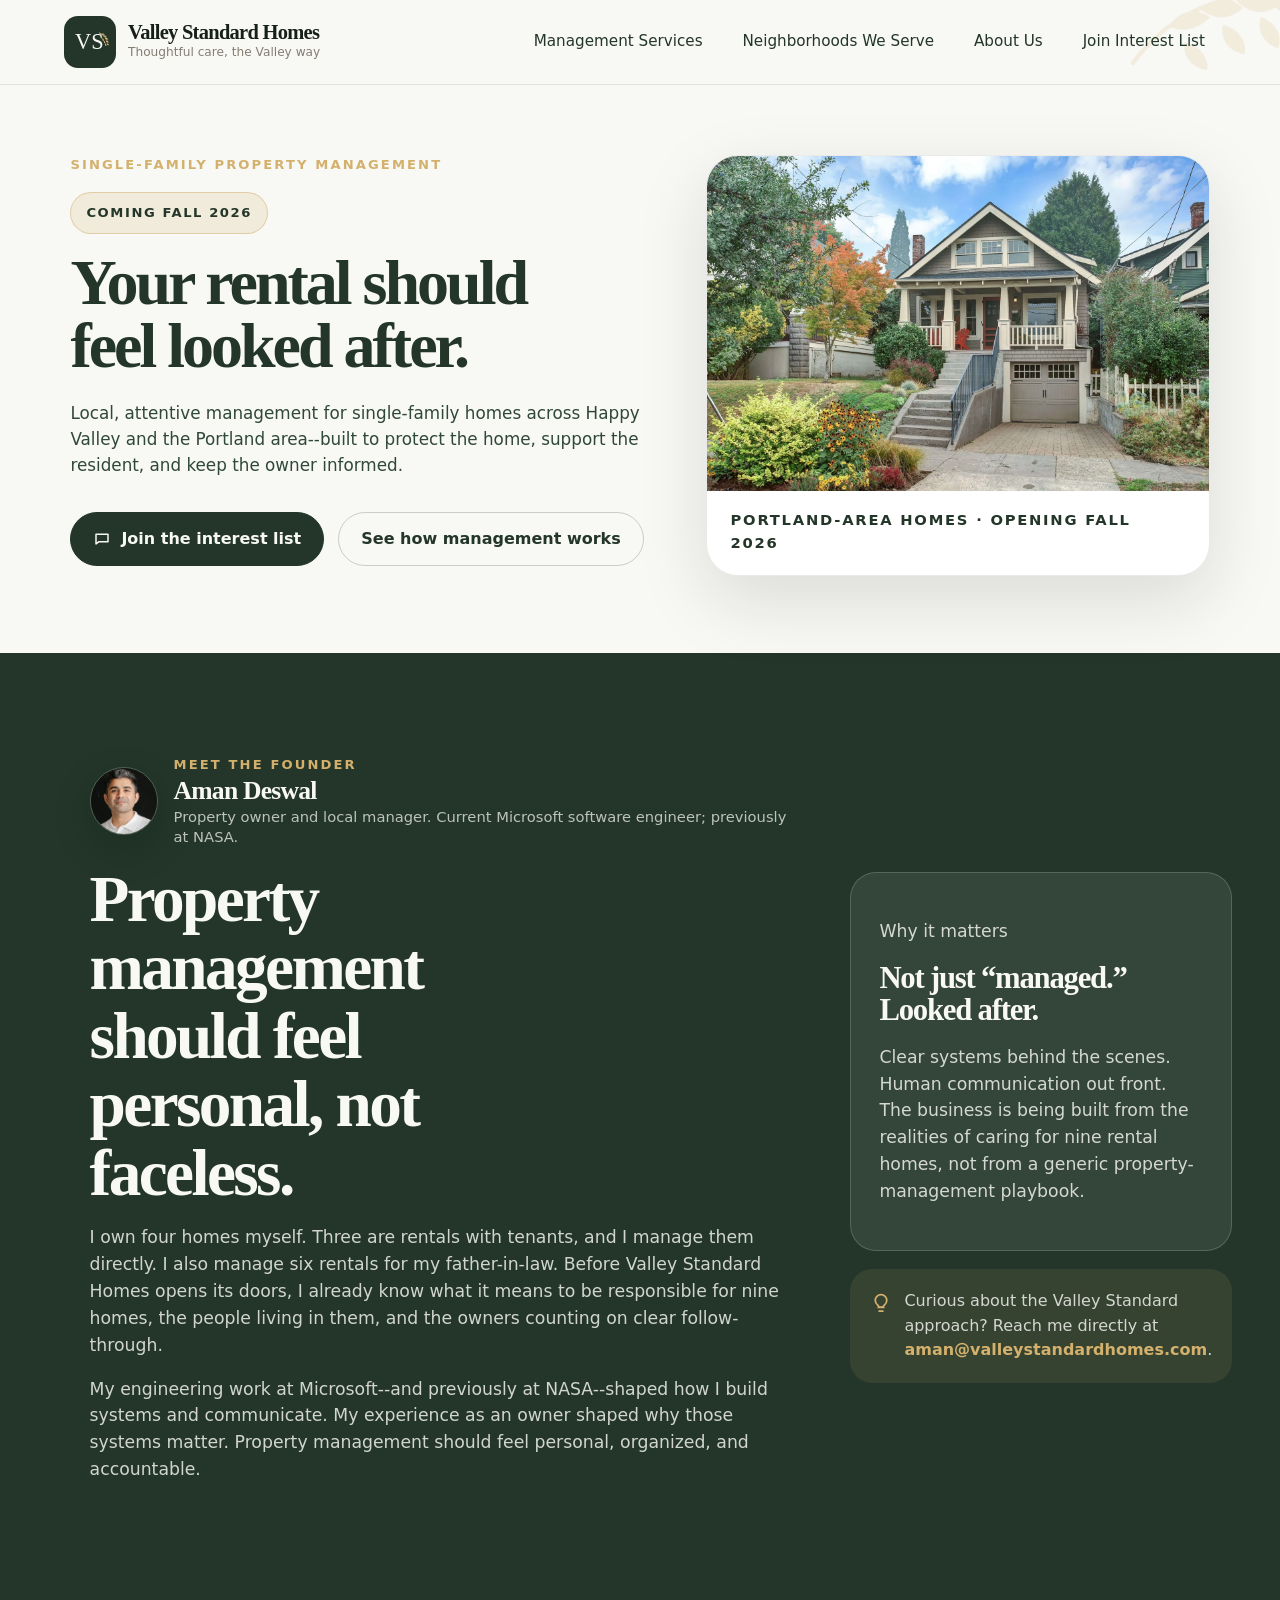
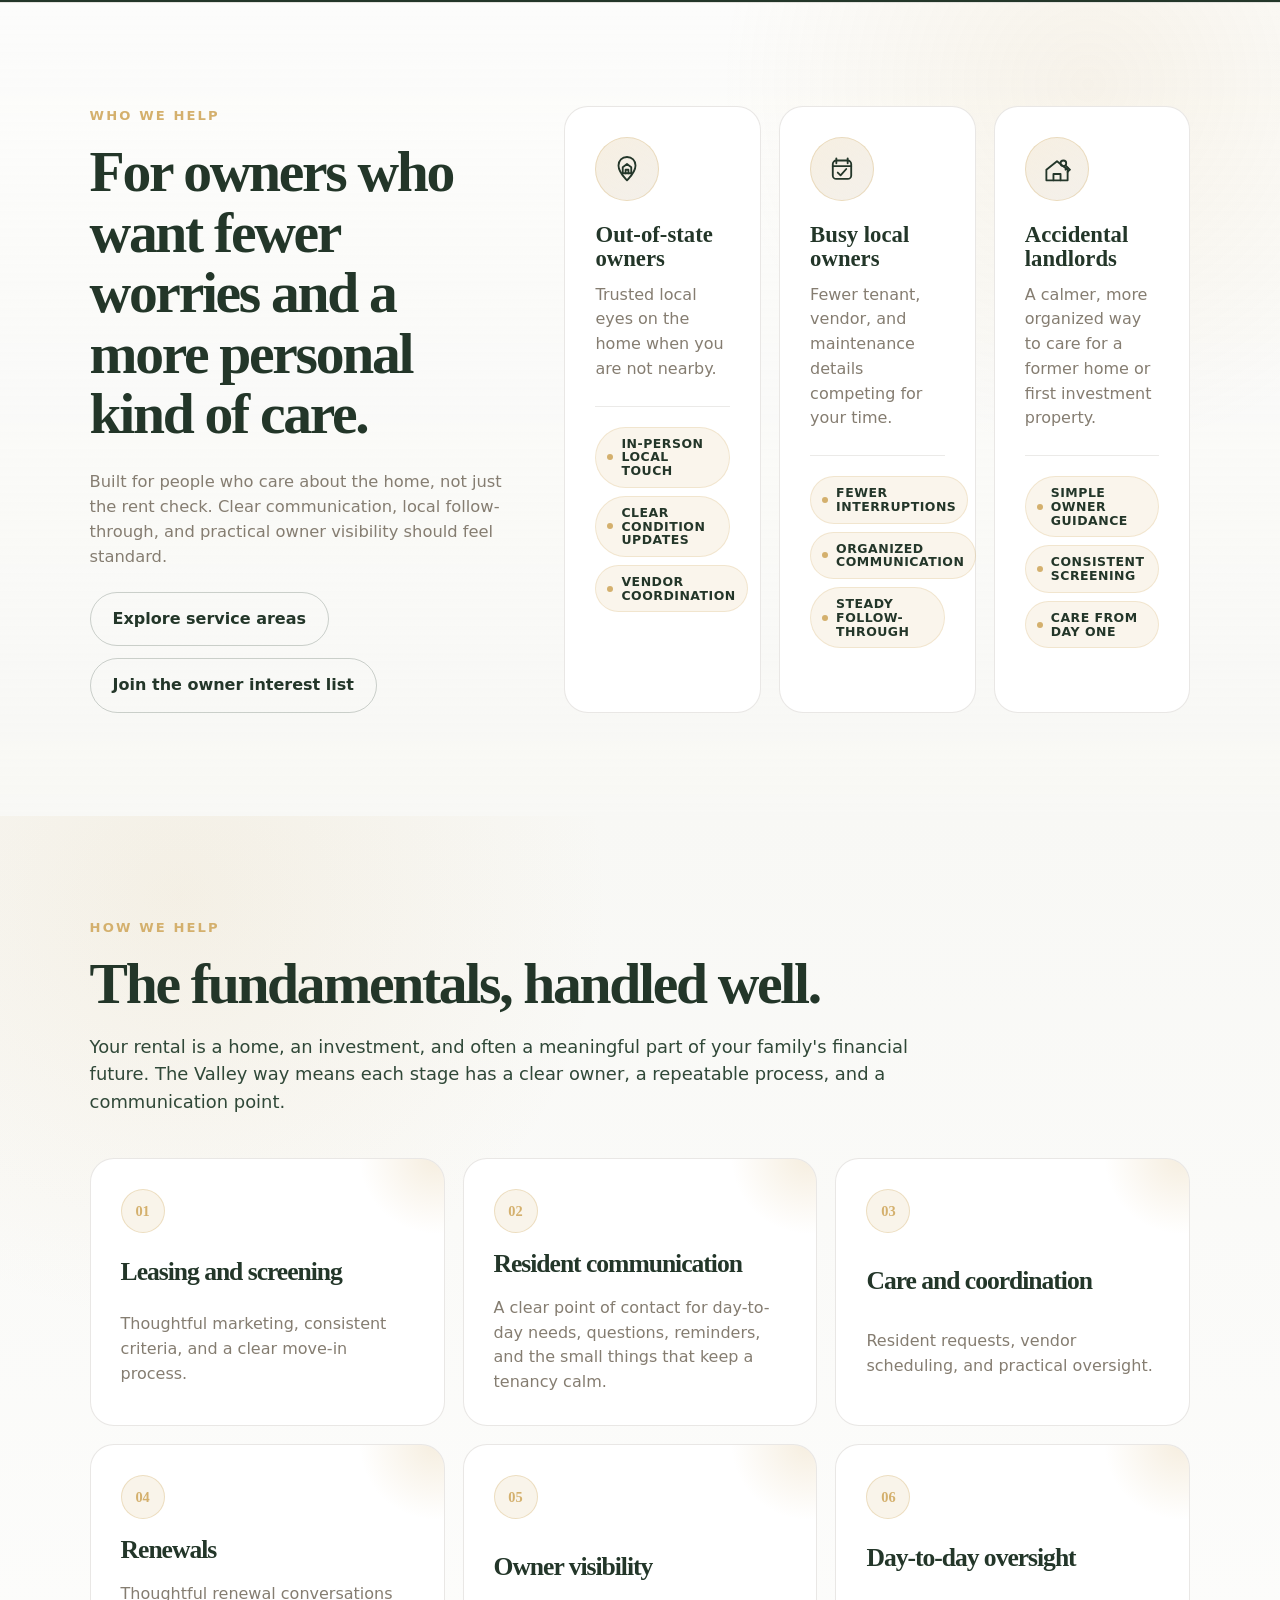
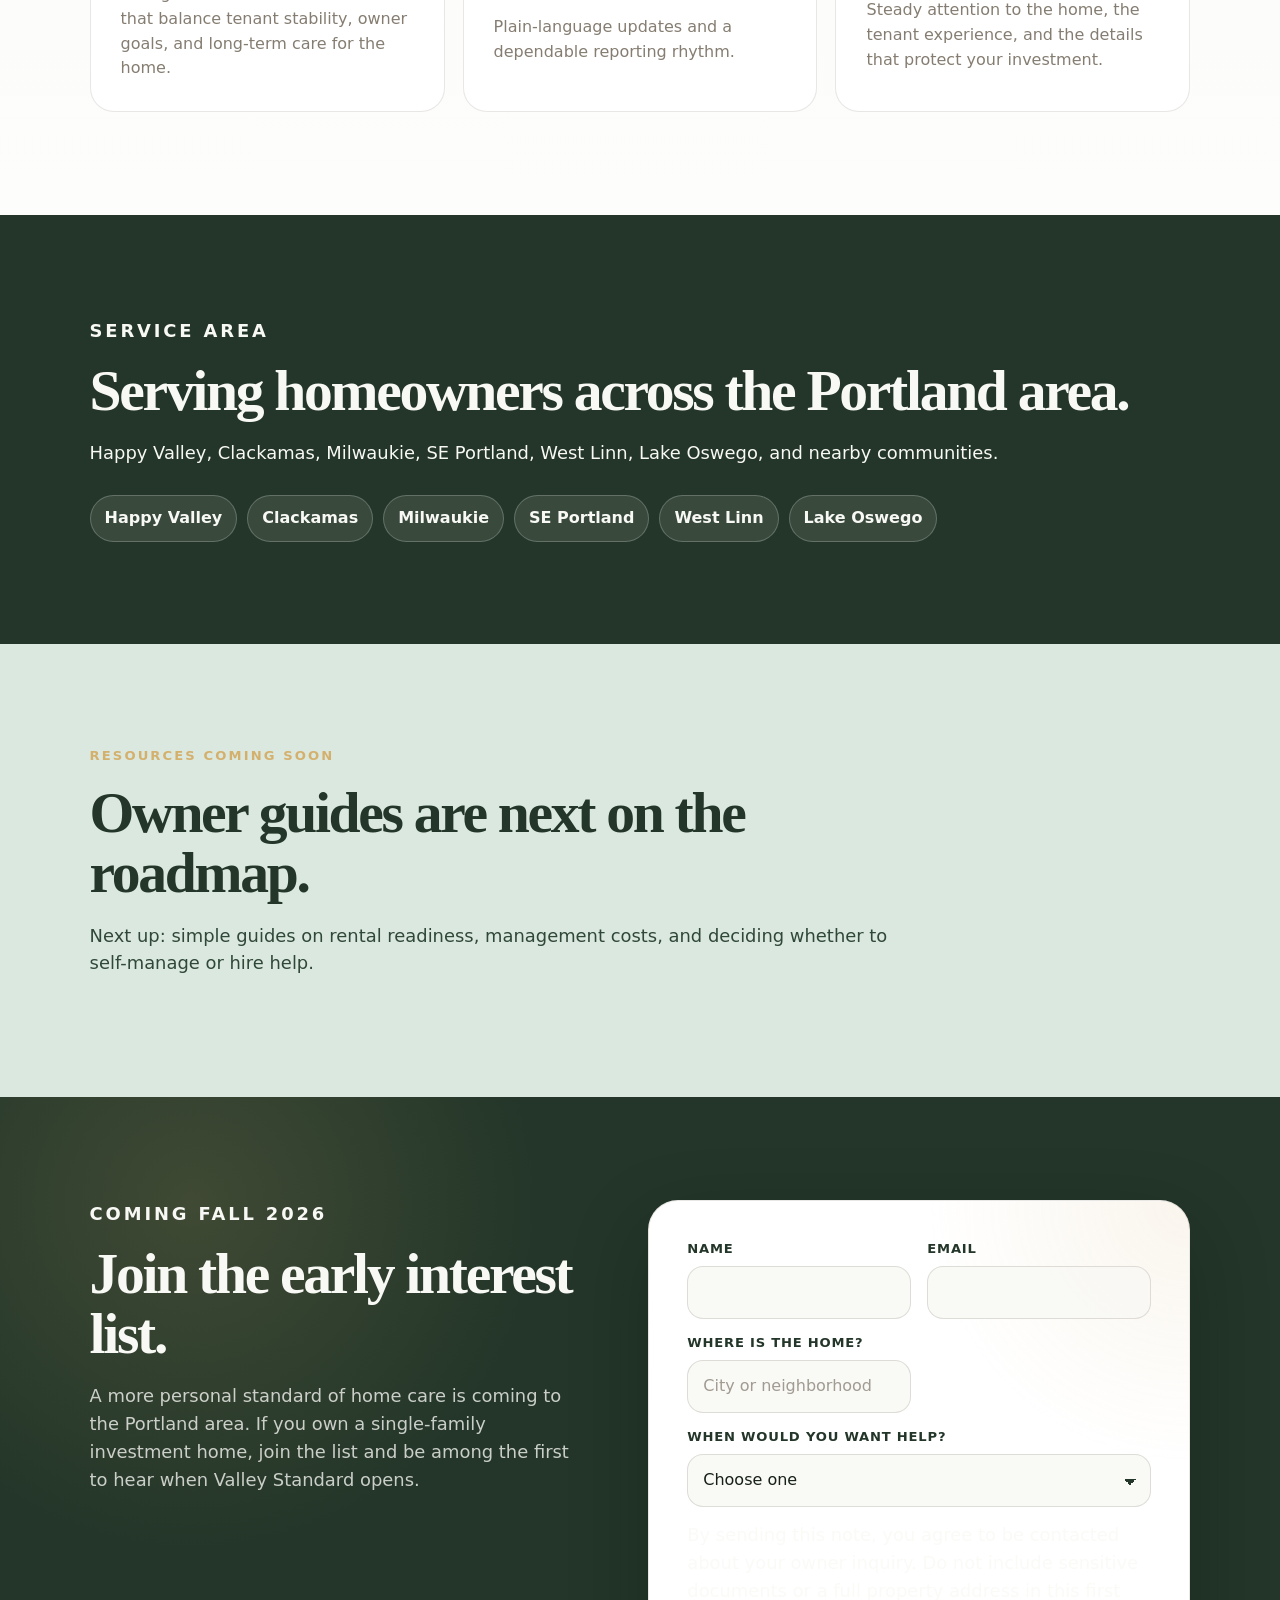
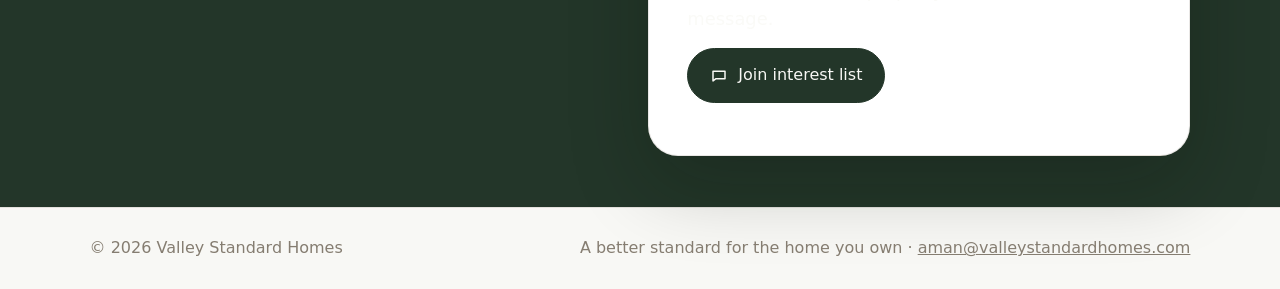
==== commit 37c7e610: "Remove rented status field Co-authored-by: Copilot App <223556219+Copilot@users.noreply.github.com> " ====
--- a/index.html
+++ b/index.html
@@ -316,16 +316,6 @@
             <span>Where is the home?</span>
             <input type="text" name="property_location" placeholder="City or neighborhood">
           </label>
-          <label>
-            <span>Is it currently rented?</span>
-            <select name="current_status">
-              <option value="">Choose one</option>
-              <option value="Currently rented">Currently rented</option>
-              <option value="Vacant">Vacant</option>
-              <option value="Planning ahead">Planning ahead</option>
-              <option value="Not sure yet">Not sure yet</option>
-            </select>
-          </label>
           <label class="full-field">
             <span>When would you want help?</span>
             <select name="owner_timing" required>
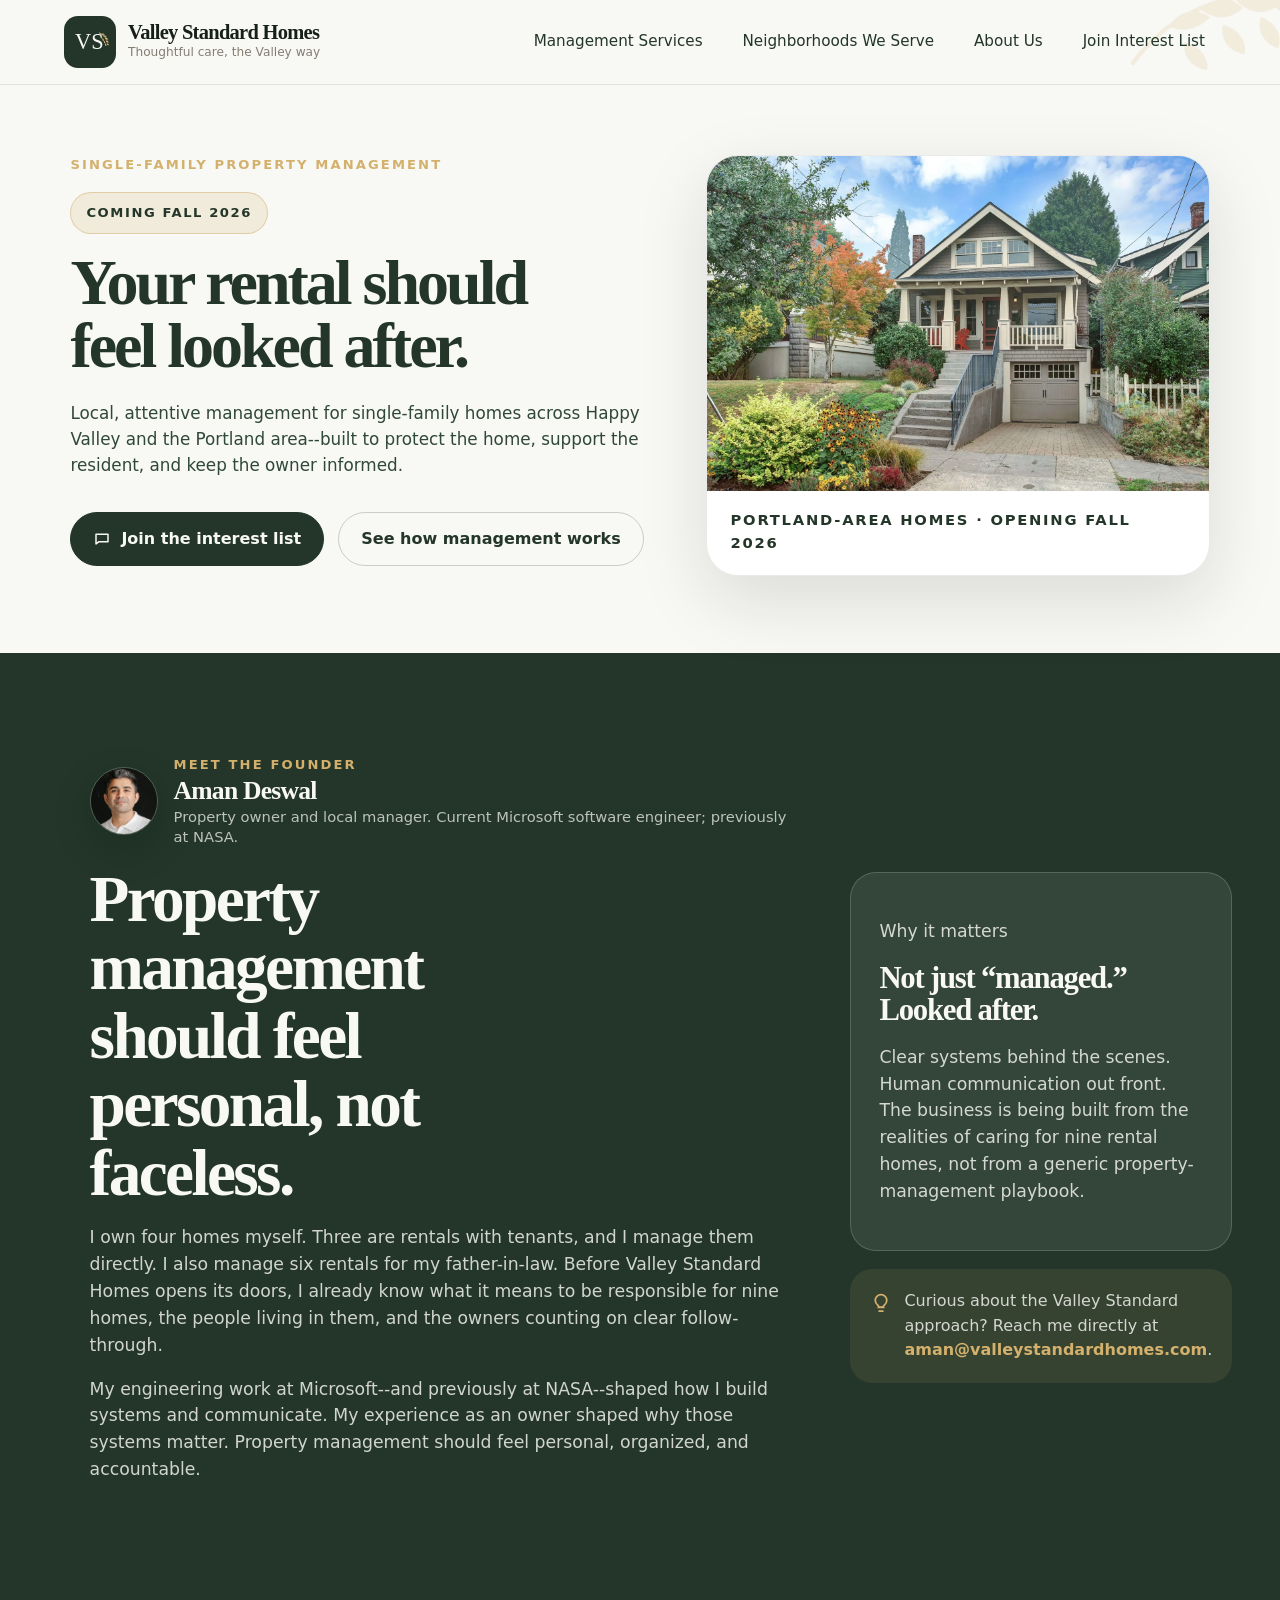
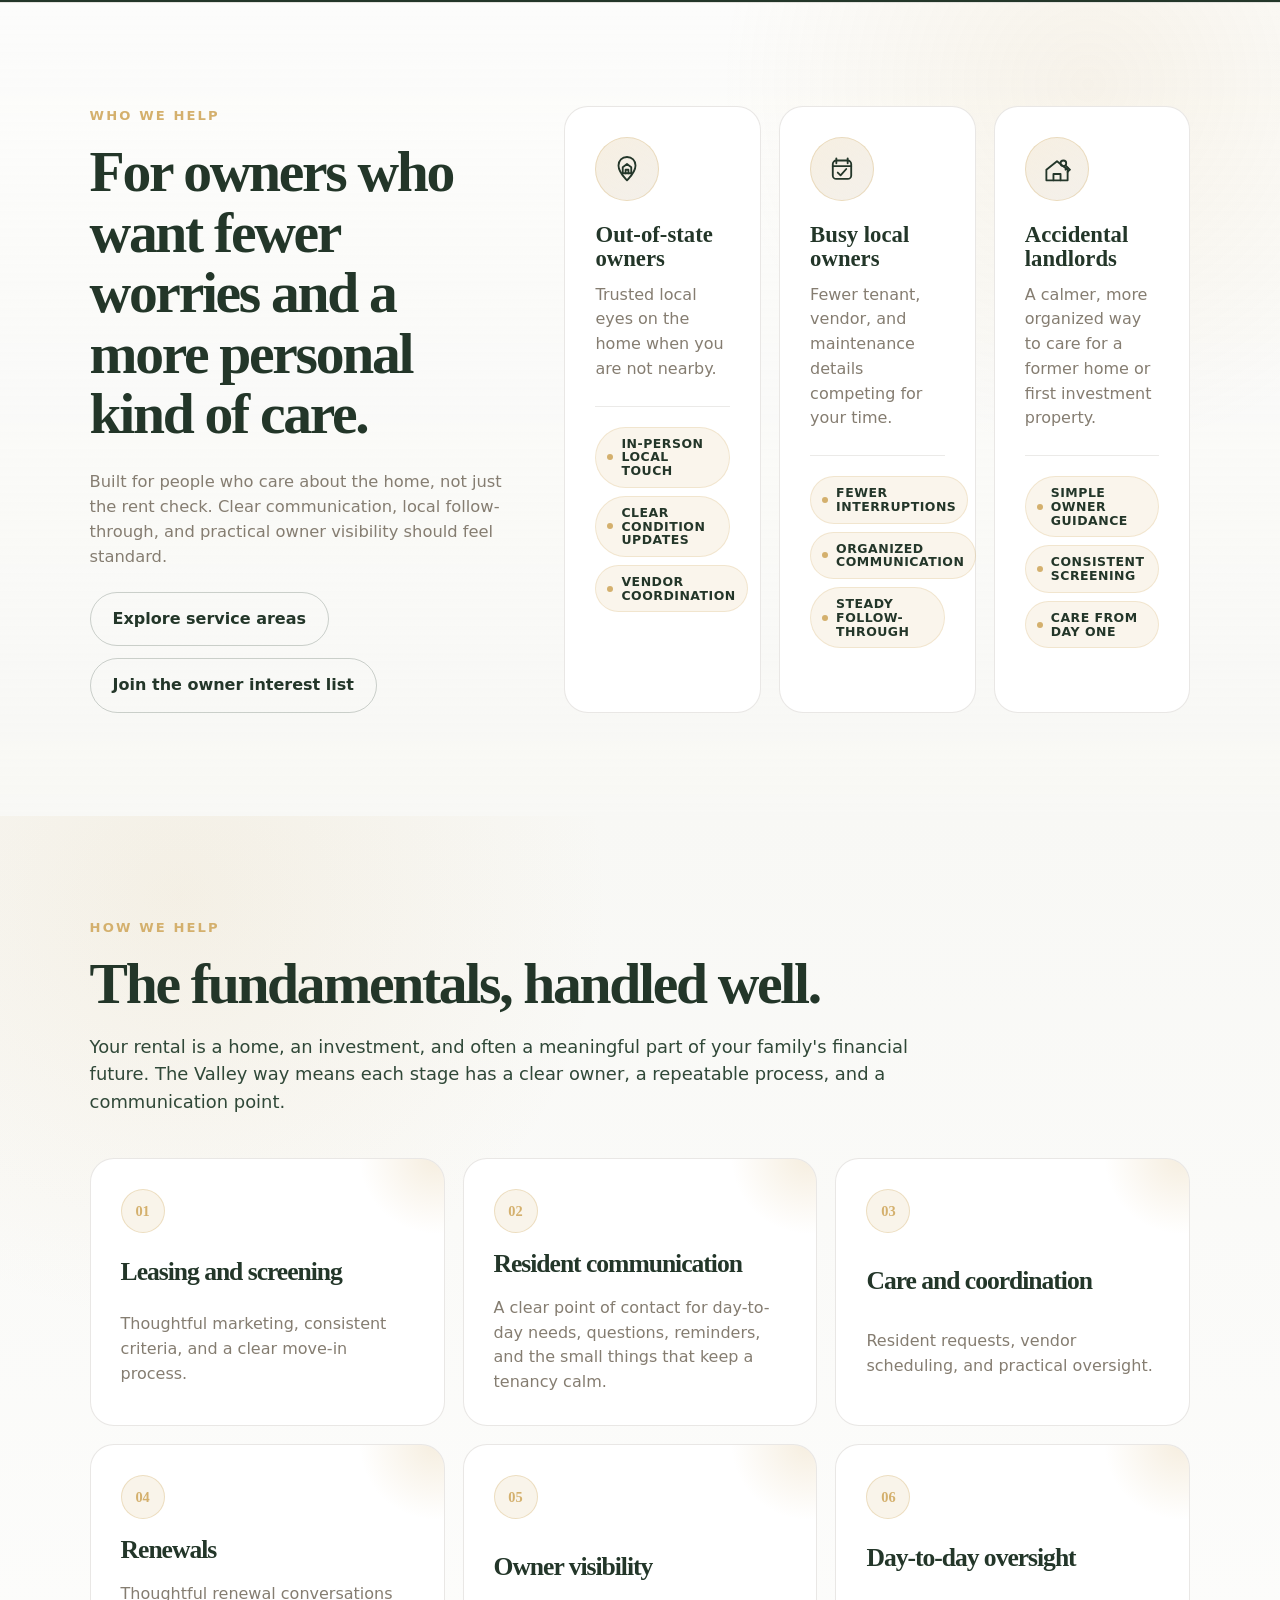
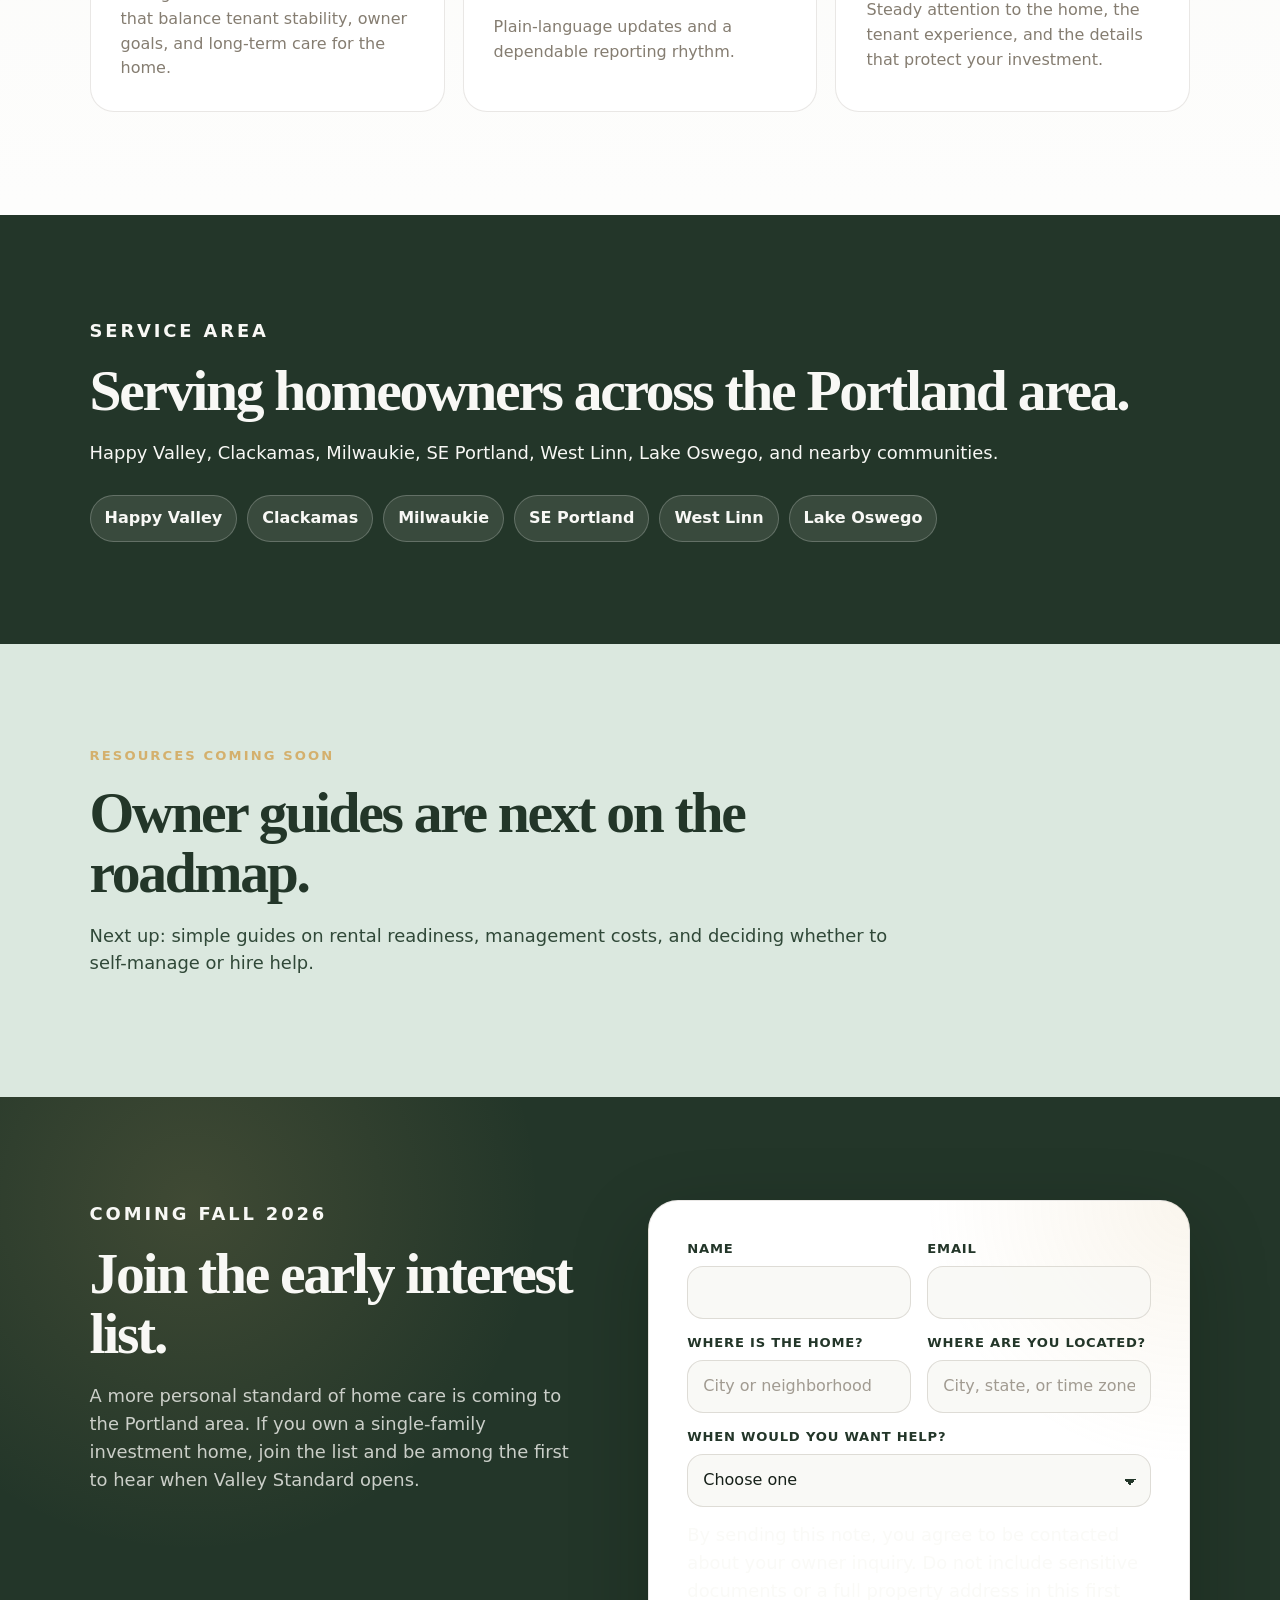
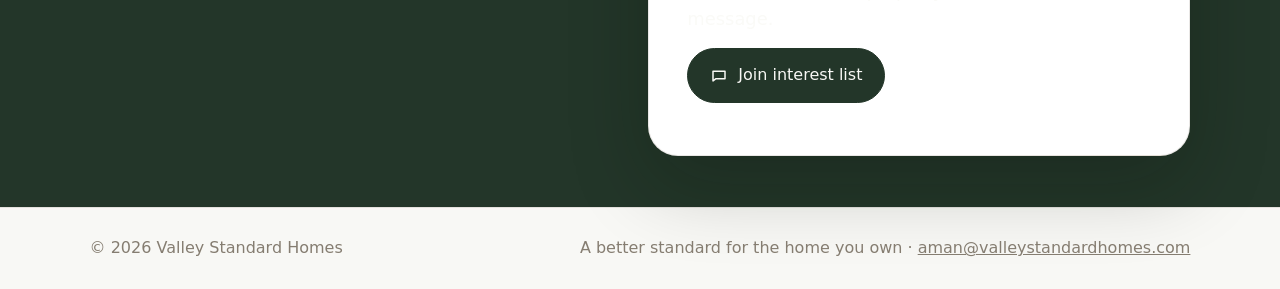
==== commit 1c9bce6f: "Add owner location field Co-authored-by: Copilot App <223556219+Copilot@users.noreply.github.com>  C" ====
--- a/index.html
+++ b/index.html
@@ -316,6 +316,10 @@
             <span>Where is the home?</span>
             <input type="text" name="property_location" placeholder="City or neighborhood">
           </label>
+          <label>
+            <span>Where are you located?</span>
+            <input type="text" name="owner_location" placeholder="City, state, or time zone">
+          </label>
           <label class="full-field">
             <span>When would you want help?</span>
             <select name="owner_timing" required>
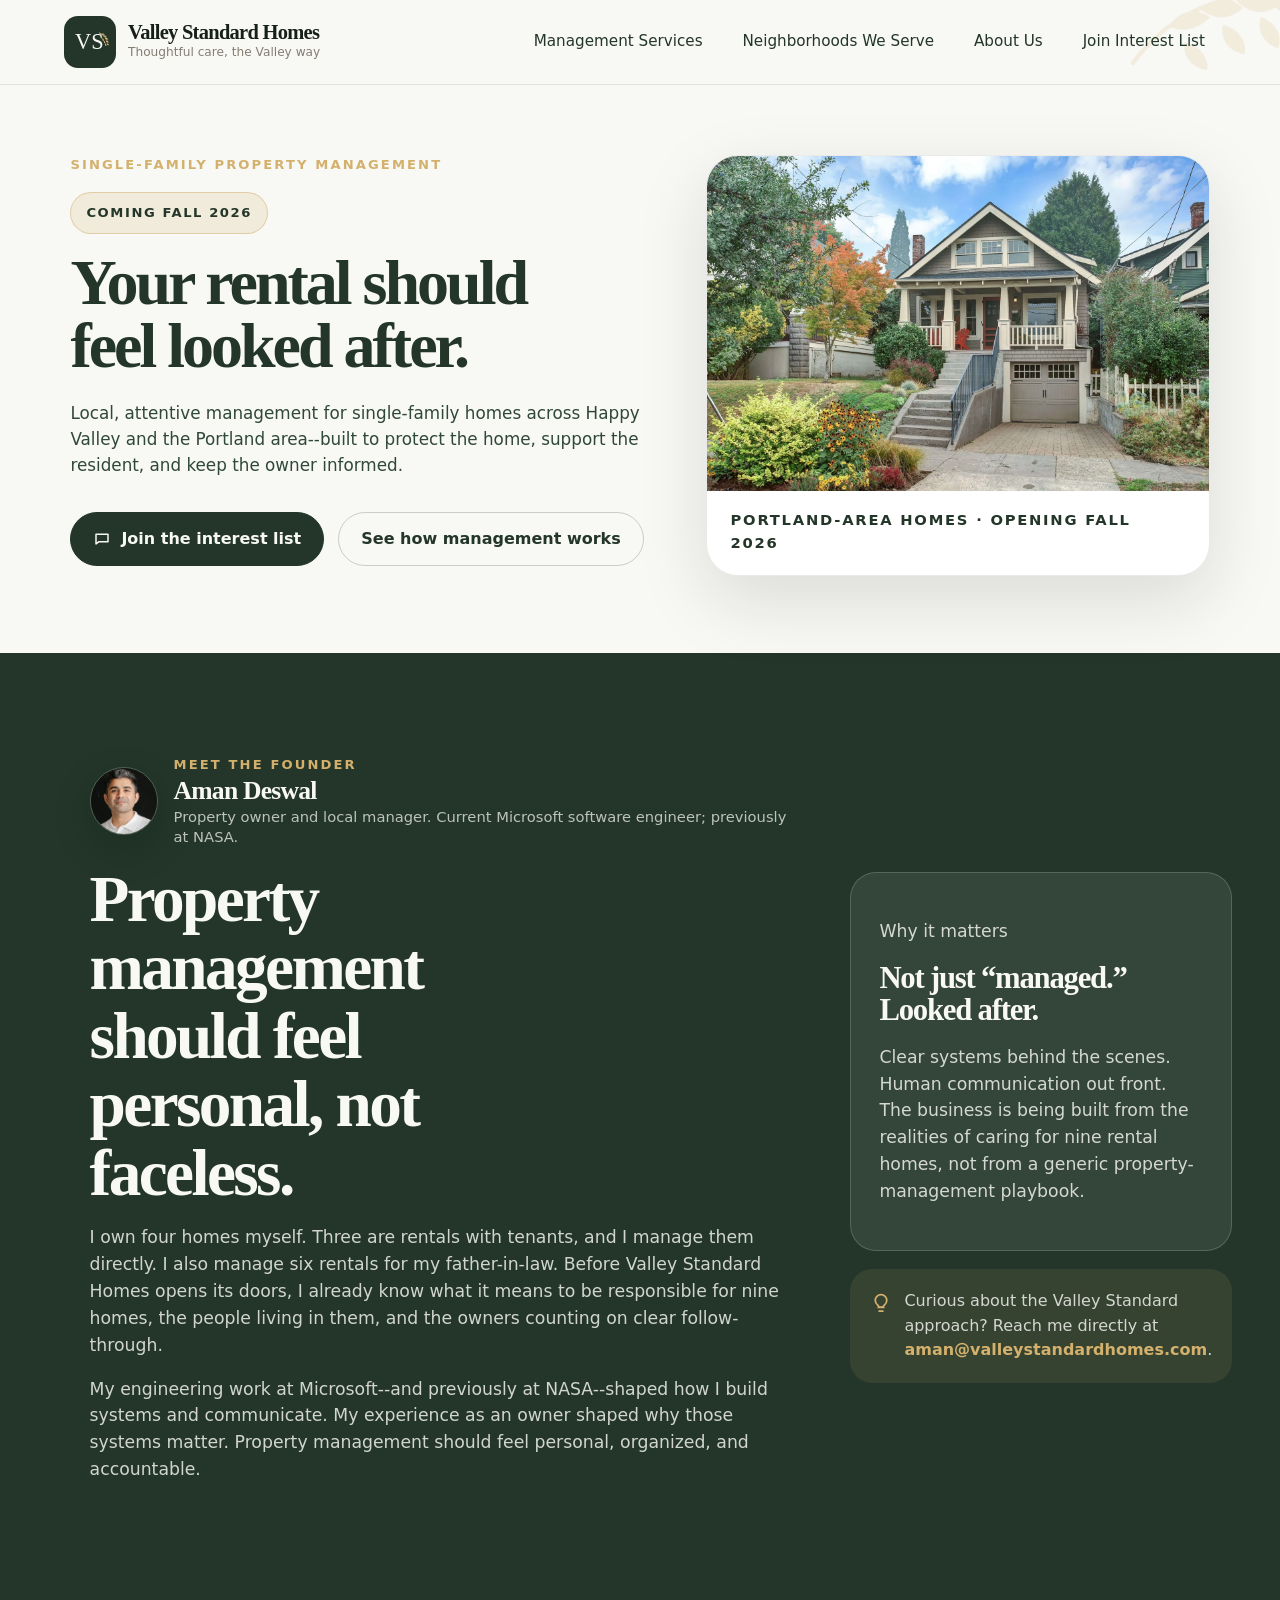
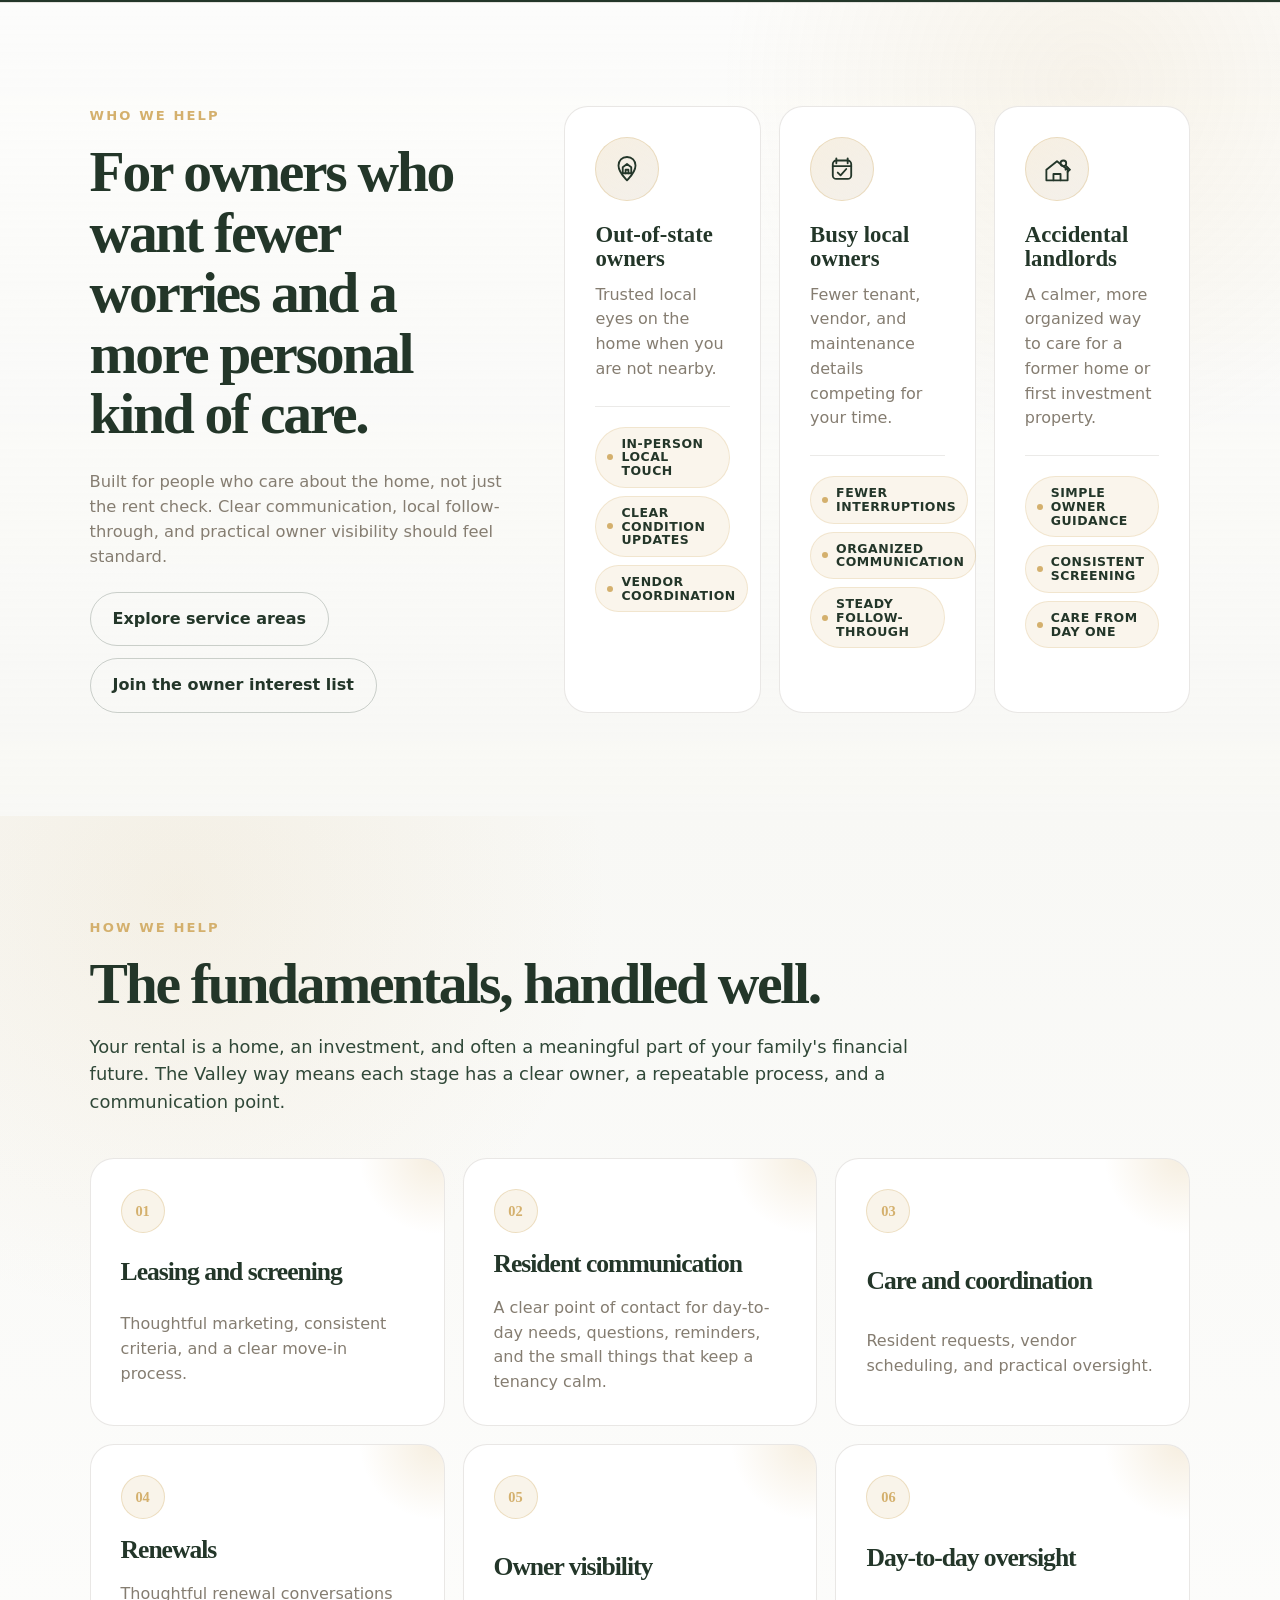
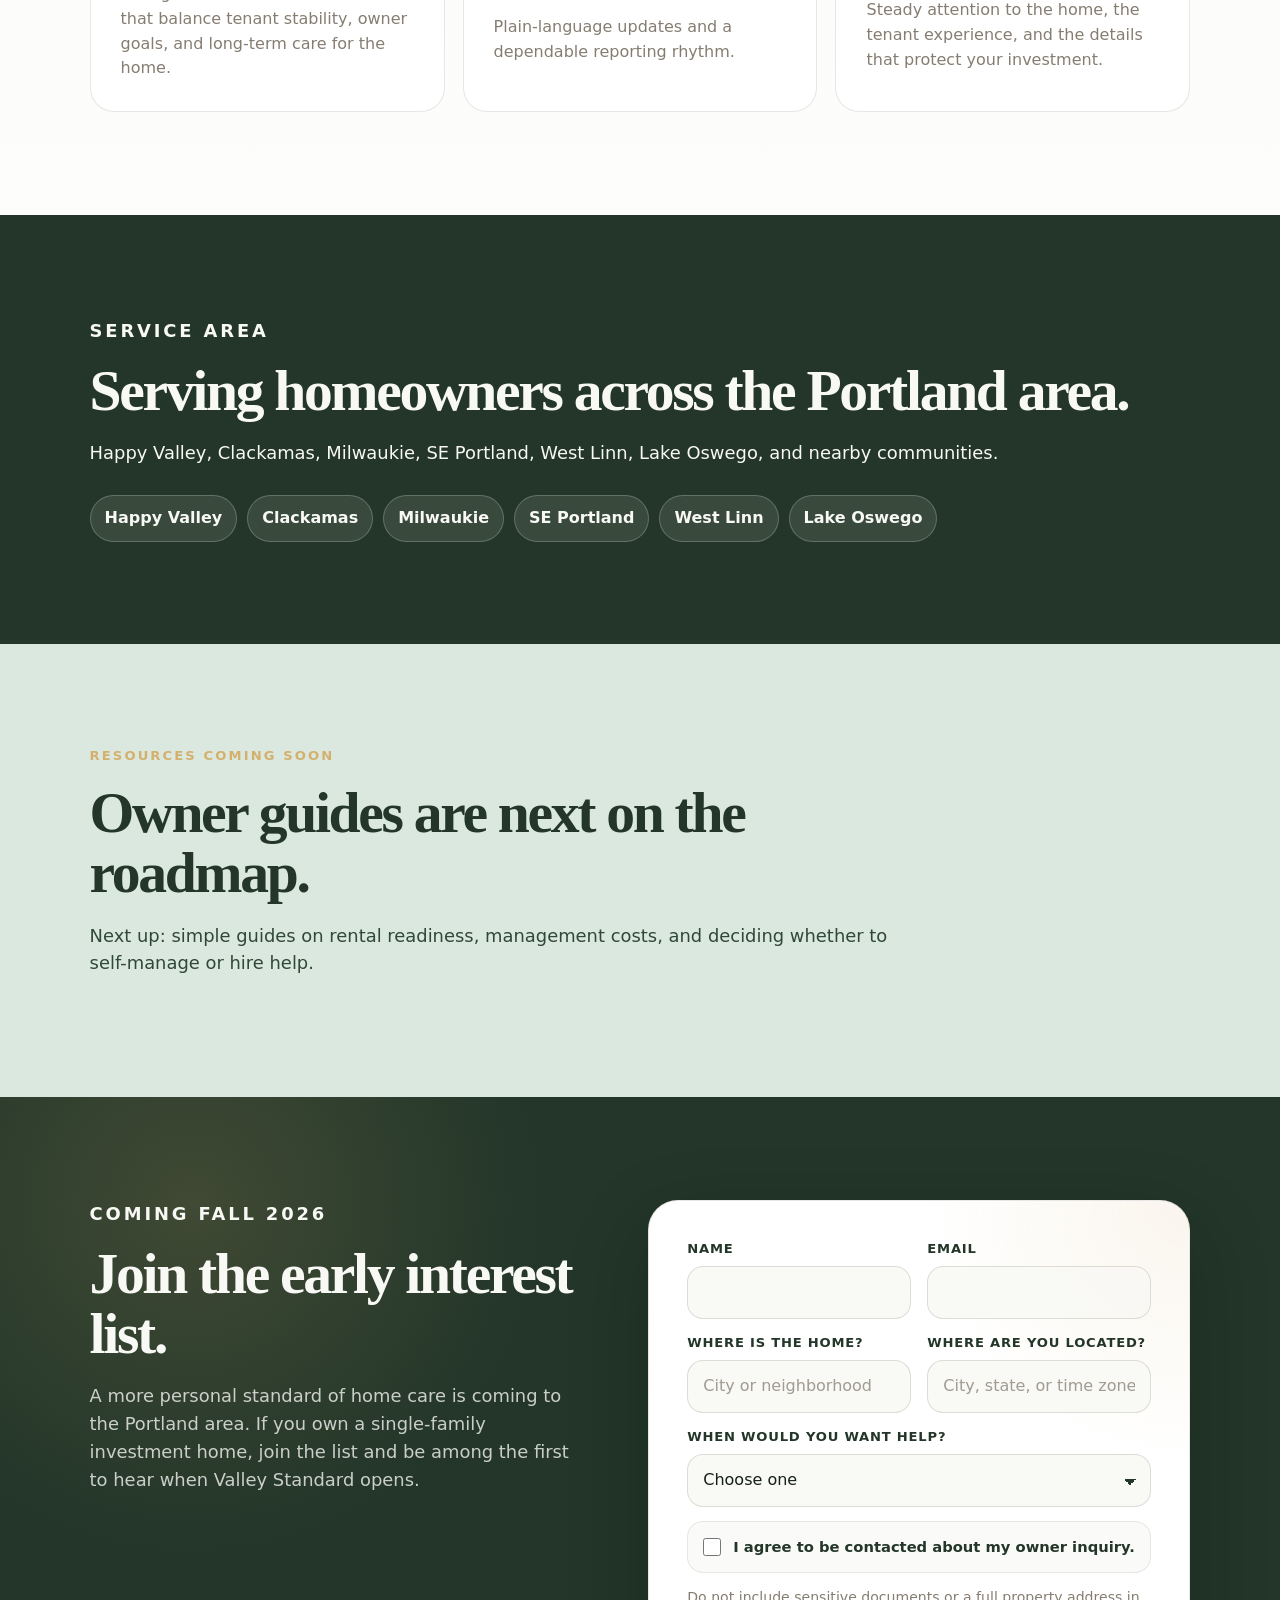
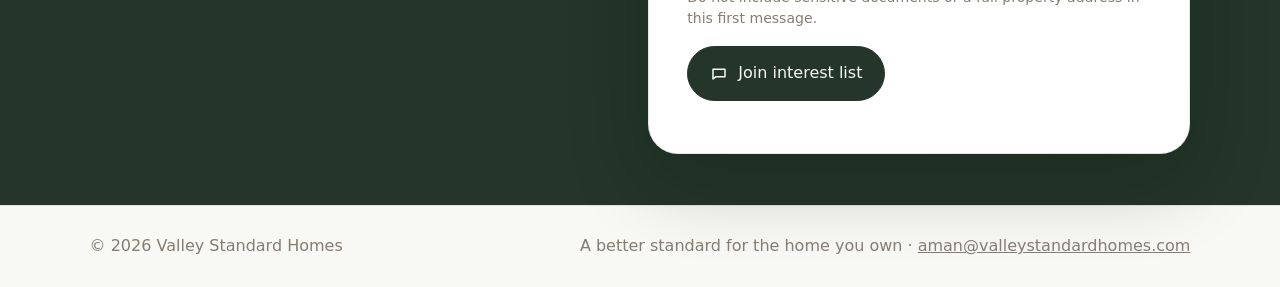
==== commit 528e0968: "Add contact consent checkbox Co-authored-by: Copilot App <223556219+Copilot@users.noreply.github.com" ====
--- a/index.html
+++ b/index.html
@@ -331,7 +331,11 @@
               <option value="Not sure yet">Not sure yet</option>
             </select>
           </label>
-          <p class="privacy-note">By sending this note, you agree to be contacted about your owner inquiry. Do not include sensitive documents or a full property address in this first message.</p>
+          <label class="consent-field">
+            <input type="checkbox" name="contact_consent" value="yes" required>
+            <span>I agree to be contacted about my owner inquiry.</span>
+          </label>
+          <p class="privacy-note">Do not include sensitive documents or a full property address in this first message.</p>
           <button class="button primary" type="submit">
             <svg class="button-icon" viewBox="0 0 24 24" aria-hidden="true">
               <path d="M4 5.5h16v10H8l-4 3z" />
--- a/styles.css
+++ b/styles.css
@@ -962,9 +962,39 @@
 }
 
 .full-field,
+.consent-field,
 .privacy-note,
 .form-status {
   grid-column: 1 / -1;
+}
+
+.consent-field {
+  align-items: flex-start;
+  background: rgba(248, 248, 245, 0.7);
+  border: 1px solid rgba(133, 125, 113, 0.16);
+  border-radius: 16px;
+  display: flex;
+  gap: 12px;
+  padding: 14px 15px;
+}
+
+.consent-field input {
+  accent-color: var(--green);
+  flex: 0 0 auto;
+  height: 18px;
+  margin: 2px 0 0;
+  min-height: 0;
+  padding: 0;
+  width: 18px;
+}
+
+.consent-field span {
+  color: var(--green);
+  font-size: 0.92rem;
+  font-weight: 800;
+  letter-spacing: 0;
+  line-height: 1.45;
+  text-transform: none;
 }
 
 label > span {
@@ -1039,7 +1069,7 @@
   margin: -4px 0 0;
 }
 
-.privacy-note {
+.contact-form .privacy-note {
   color: var(--taupe);
   font-size: 0.88rem;
   margin: 0;
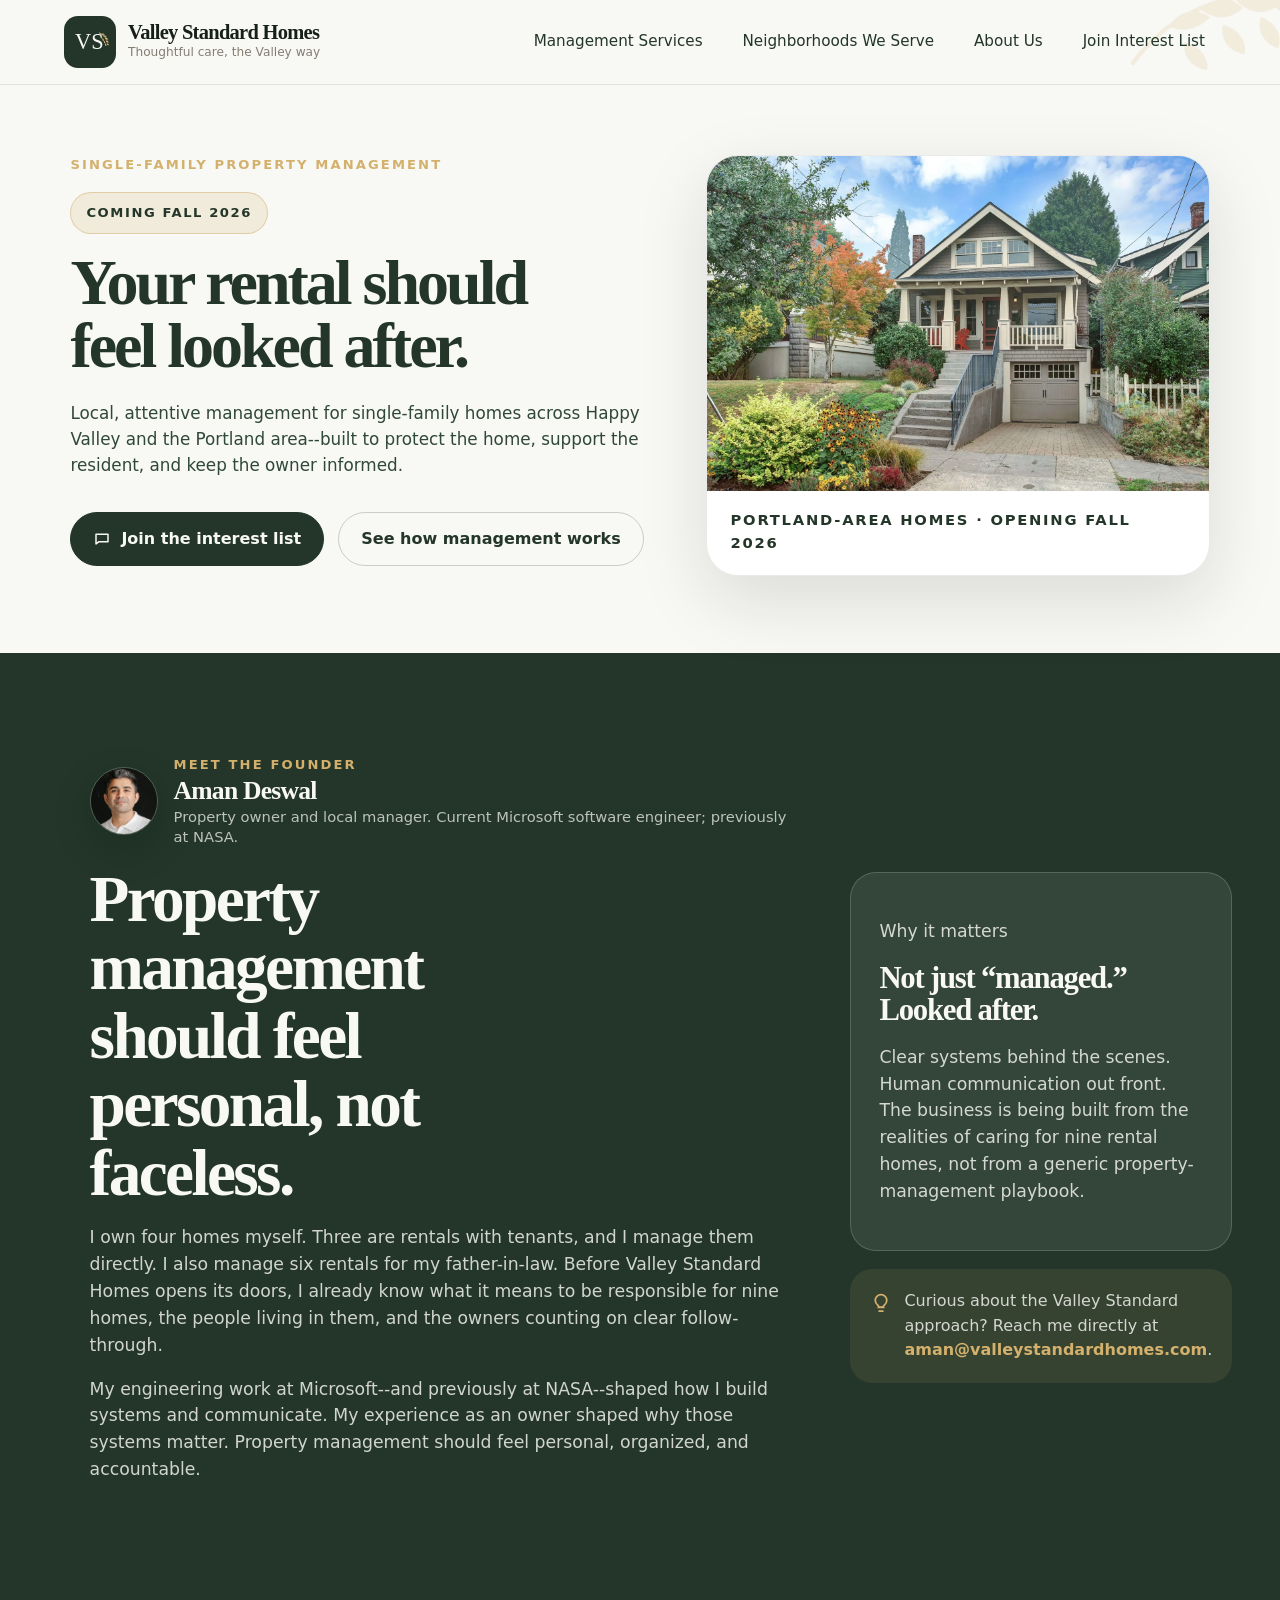
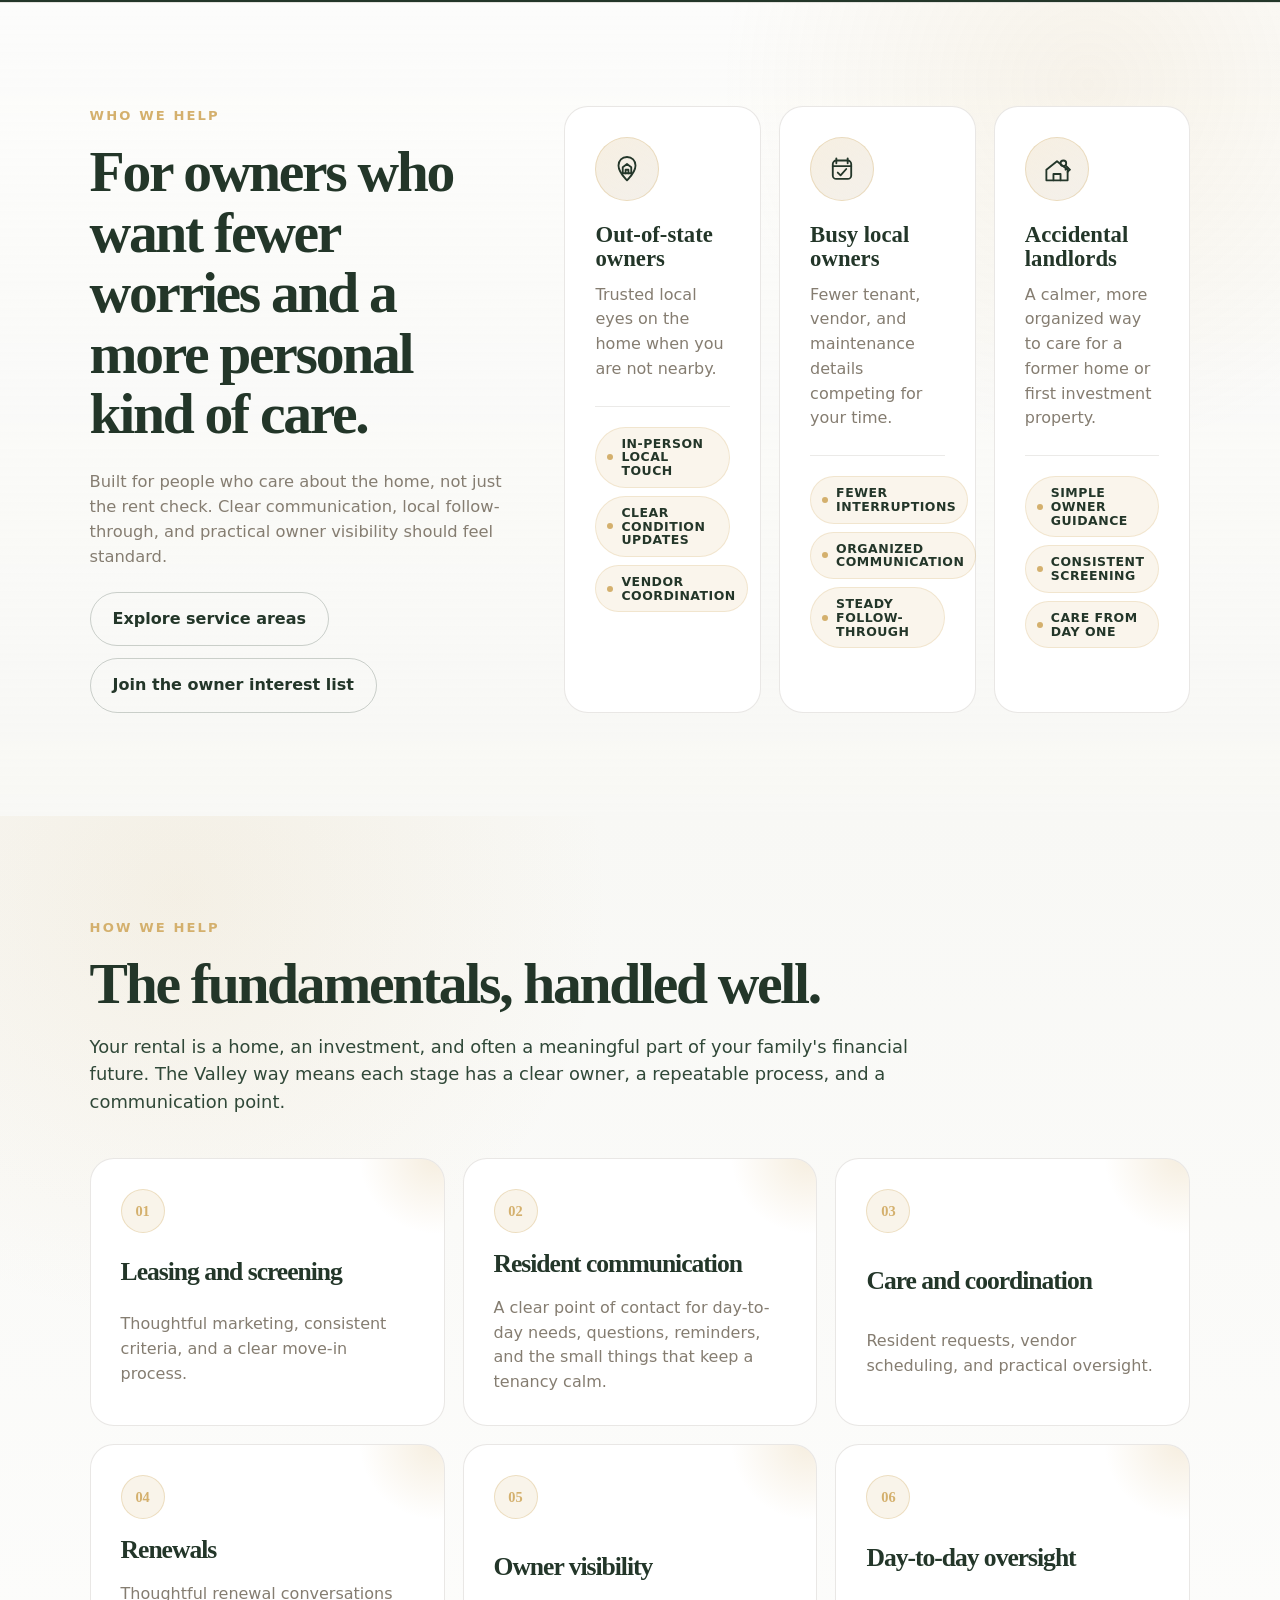
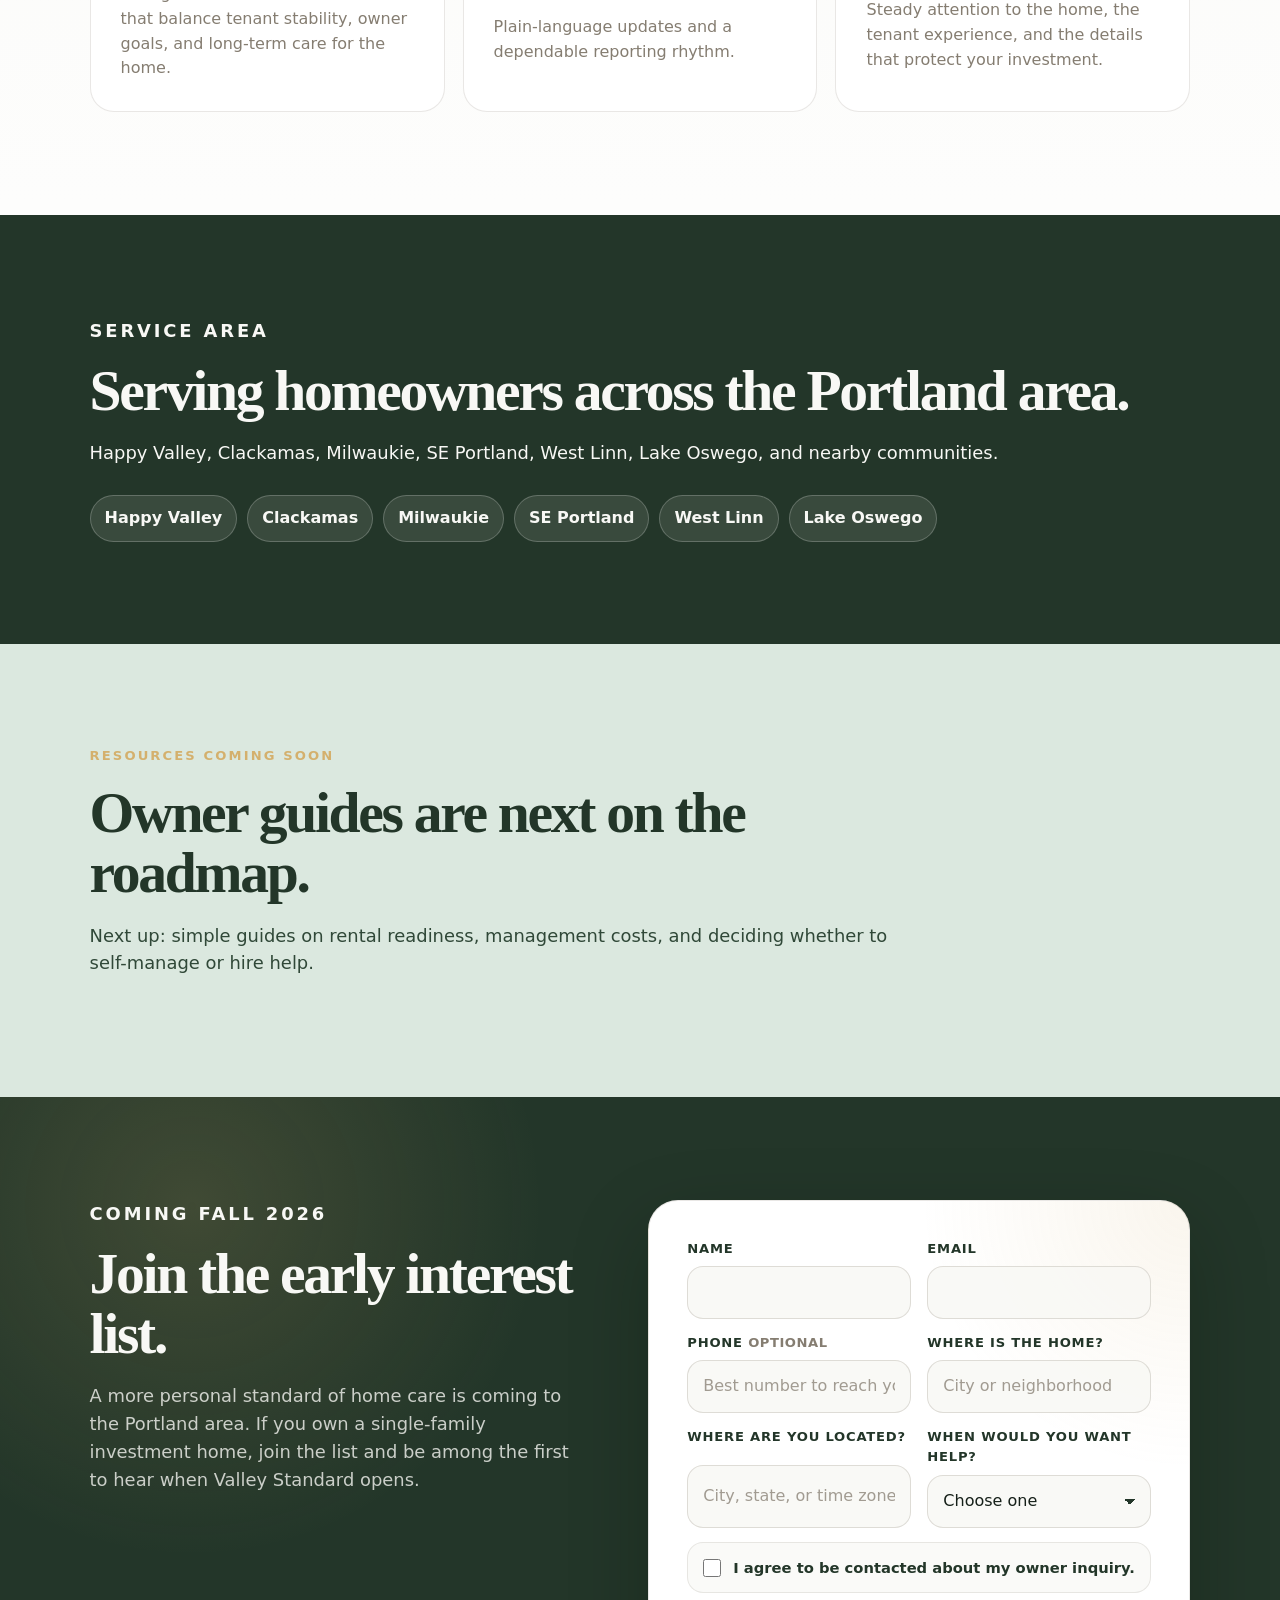
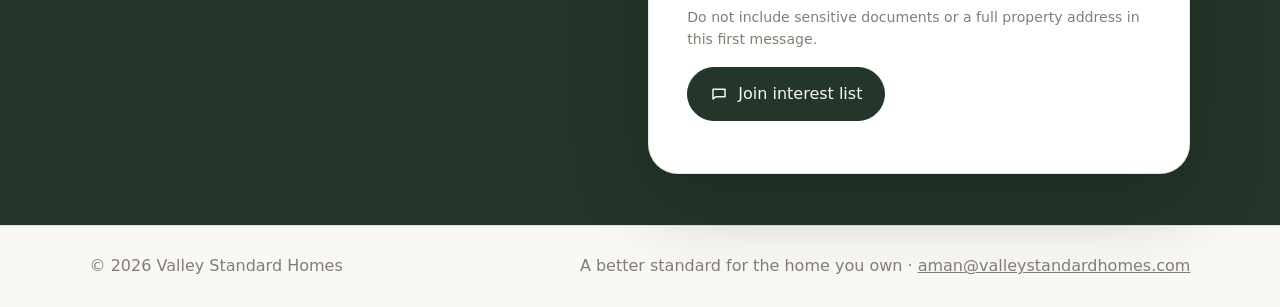
==== commit 4d78759e: "Add optional phone field Co-authored-by: Copilot App <223556219+Copilot@users.noreply.github.com>  C" ====
--- a/index.html
+++ b/index.html
@@ -313,6 +313,10 @@
             <input type="email" name="email" autocomplete="email" required>
           </label>
           <label>
+            <span>Phone <em>optional</em></span>
+            <input type="tel" name="phone" autocomplete="tel" placeholder="Best number to reach you">
+          </label>
+          <label>
             <span>Where is the home?</span>
             <input type="text" name="property_location" placeholder="City or neighborhood">
           </label>
@@ -320,7 +324,7 @@
             <span>Where are you located?</span>
             <input type="text" name="owner_location" placeholder="City, state, or time zone">
           </label>
-          <label class="full-field">
+          <label>
             <span>When would you want help?</span>
             <select name="owner_timing" required>
               <option value="">Choose one</option>
--- a/styles.css
+++ b/styles.css
@@ -1004,6 +1004,13 @@
   text-transform: uppercase;
 }
 
+label > span em {
+  color: var(--taupe);
+  font-style: normal;
+  font-weight: 800;
+  letter-spacing: 0.04em;
+}
+
 input,
 select,
 textarea {
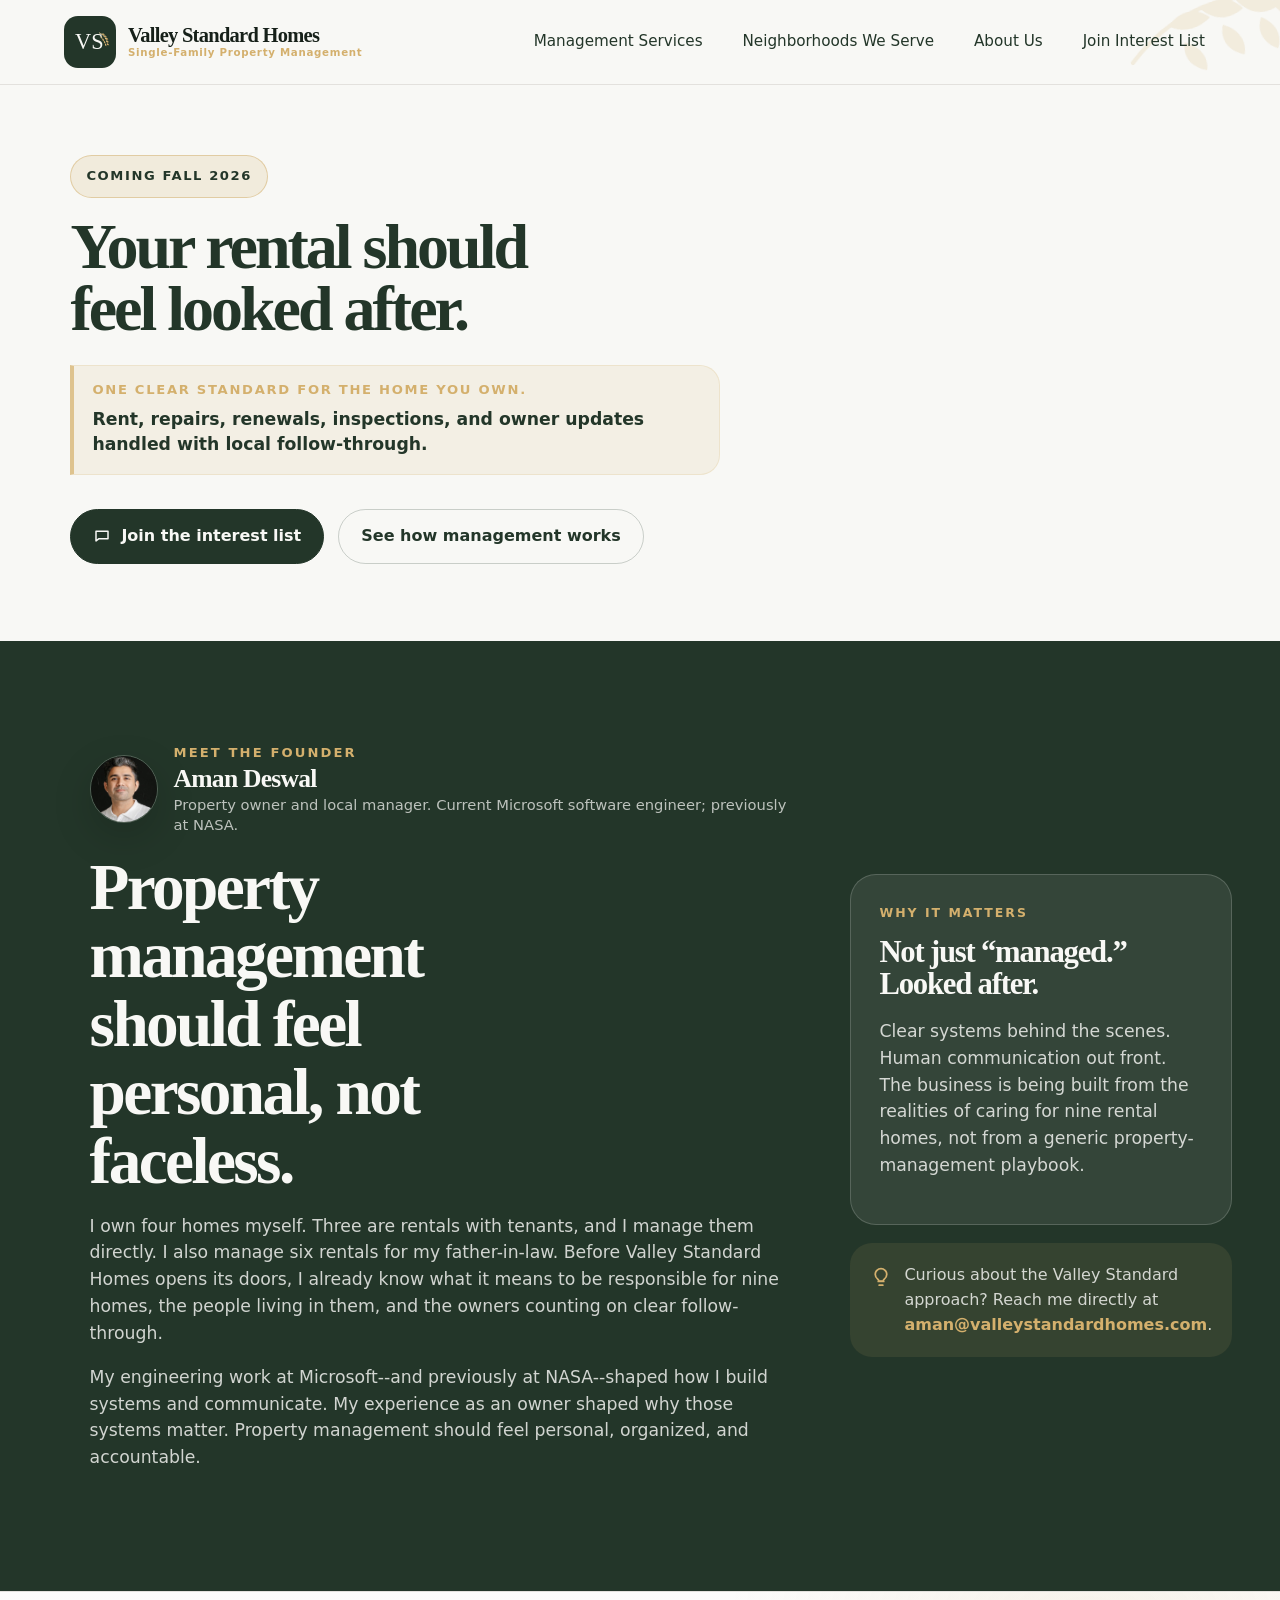
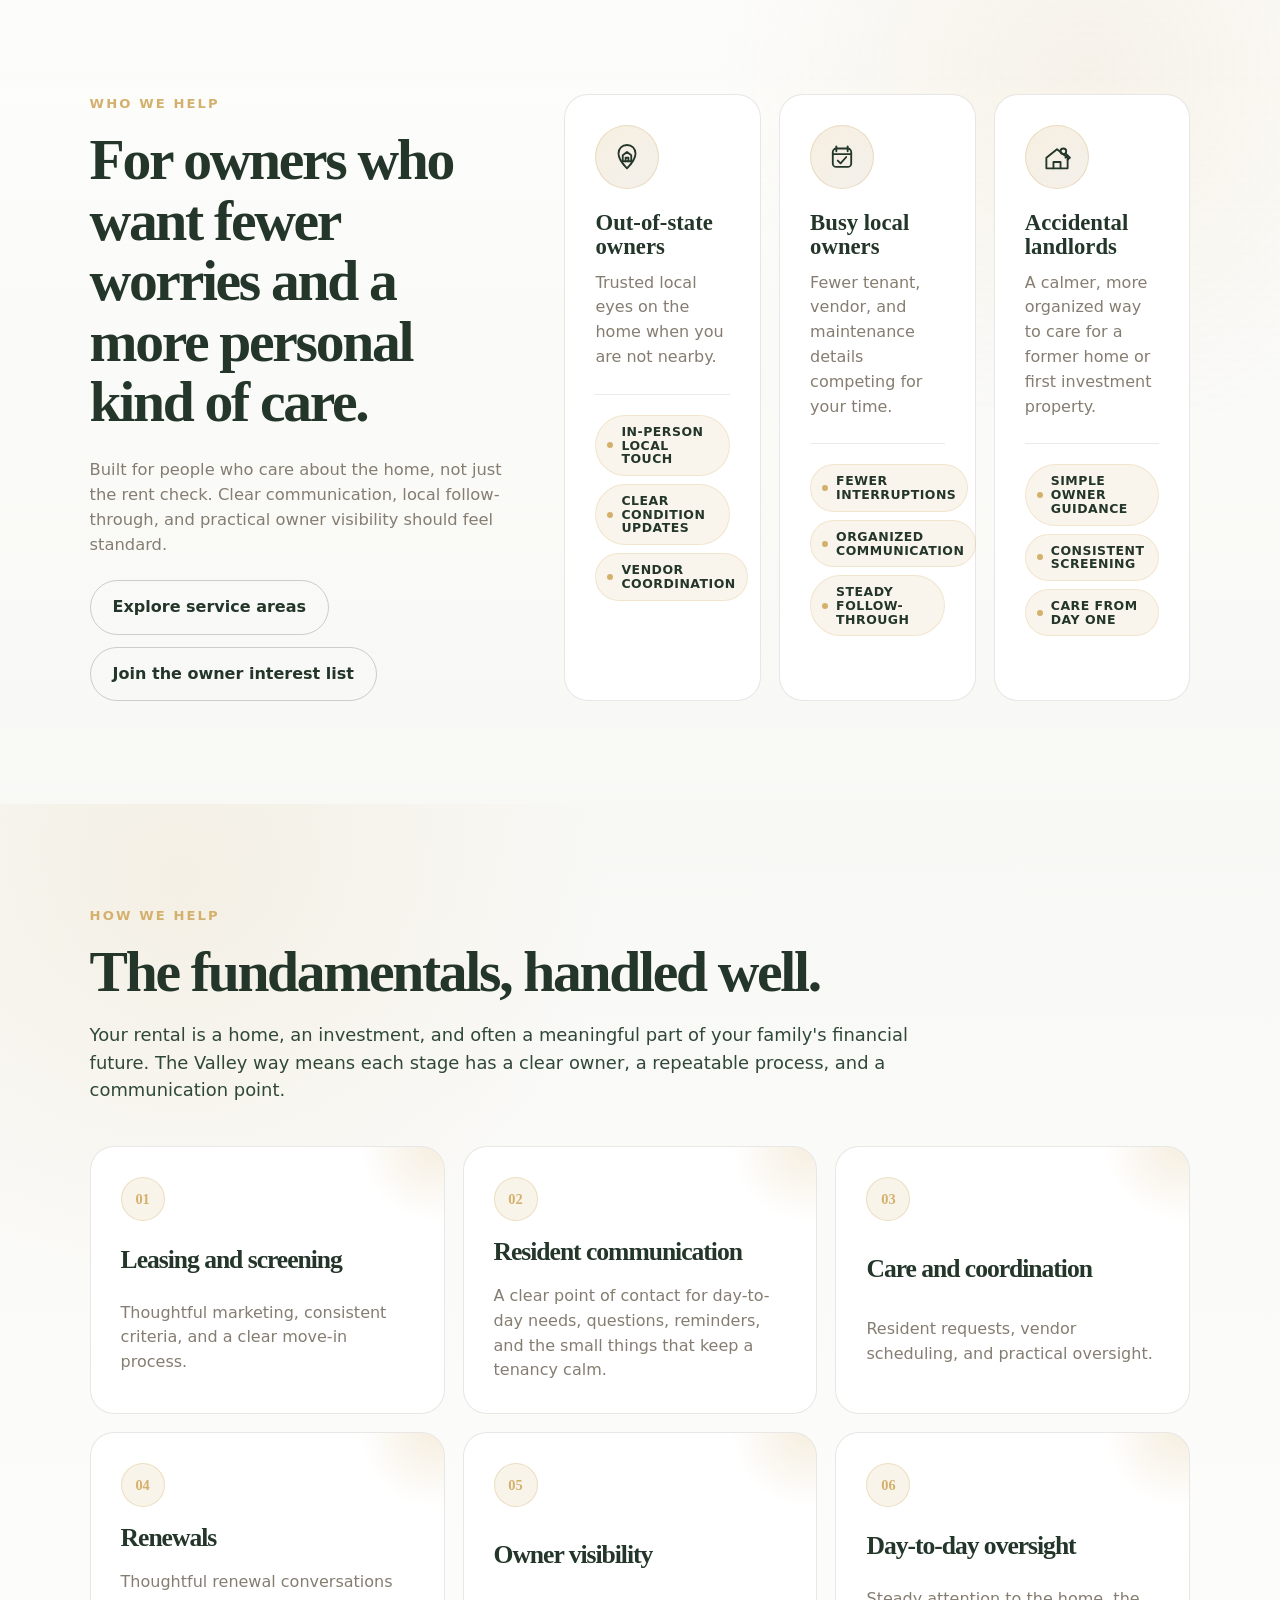
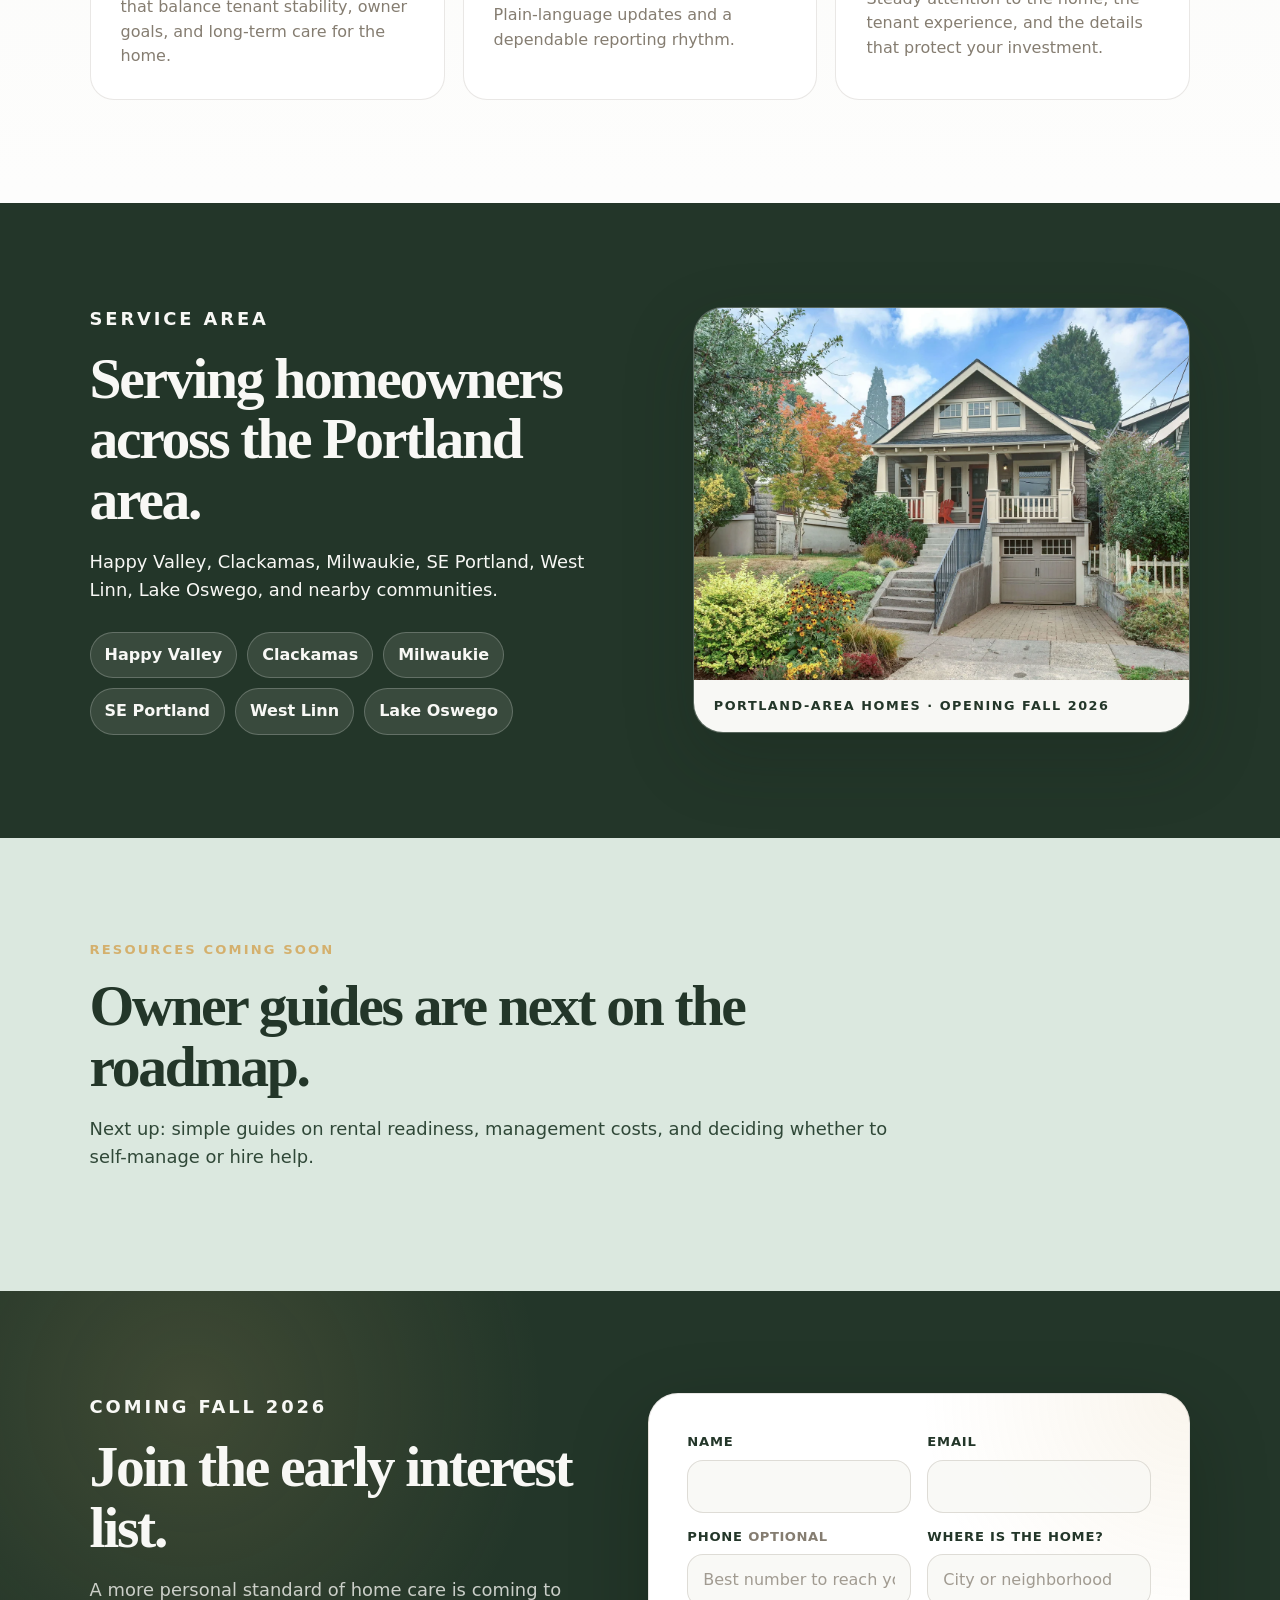
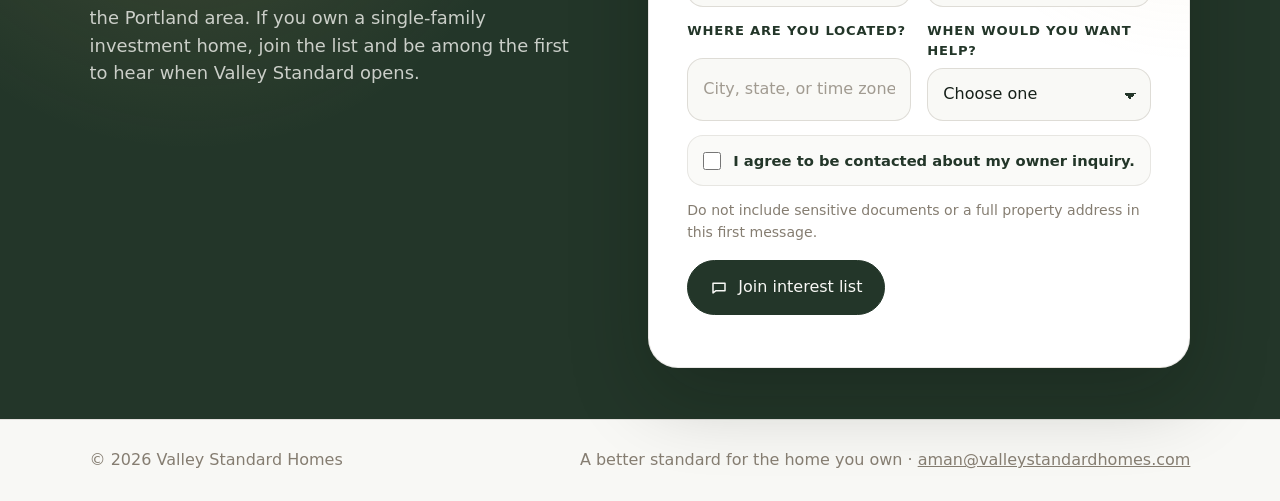
==== commit 5e546eb8: "Polish homepage hero and service area Co-authored-by: Copilot App <223556219+Copilot@users.noreply.g" ====
--- a/index.html
+++ b/index.html
@@ -40,7 +40,7 @@
         <img src="assets/valley-standard-icon.svg" alt="" class="brand-mark">
         <span>
           <strong>Valley Standard Homes</strong>
-          <small>Thoughtful care, the Valley way</small>
+          <small>Single-Family Property Management</small>
         </span>
       </a>
       <nav class="nav" aria-label="Main navigation">
@@ -67,12 +67,51 @@
     <main id="top">
       <section class="hero">
         <div class="hero-content">
-          <p class="eyebrow">Single-family property management</p>
-          <p class="launch-status">Coming Fall 2026</p>
-          <h1>Your rental should feel looked after.</h1>
-          <p class="hero-copy">
-            Local, attentive management for single-family homes across Happy Valley and the Portland area--built to protect the home, support the resident, and keep the owner informed.
-          </p>
+          <div class="hero-intro-row">
+            <p class="launch-status">Coming Fall 2026</p>
+          </div>
+          <div class="hero-title-row">
+            <h1>Your rental should feel looked after.</h1>
+            <aside class="hero-care-snapshot" aria-label="Owner portal dashboard preview">
+              <div class="snapshot-topline">
+                <span class="snapshot-calendar">Sep</span>
+                <div>
+                  <strong>Monthly Dashboard</strong>
+                </div>
+              </div>
+              <div class="snapshot-list">
+                <span>
+                  <svg class="snapshot-icon" viewBox="0 0 24 24" aria-hidden="true">
+                    <path d="M5 12.5l4.2 4.2L19 6.8" />
+                  </svg>
+                  Rent deposited
+                </span>
+                <span>
+                  <svg class="snapshot-icon" viewBox="0 0 24 24" aria-hidden="true">
+                    <path d="M7 10.2a5 5 0 0 1 10 0v3.6l1.6 2.2H5.4L7 13.8z" />
+                    <path d="M10 18.2a2.2 2.2 0 0 0 4 0" />
+                  </svg>
+                  Lease renewal due
+                </span>
+                <span>
+                  <svg class="snapshot-icon" viewBox="0 0 24 24" aria-hidden="true">
+                    <path d="M7 3.8h7l3 3v13.4H7z" />
+                    <path d="M14 3.8v3h3" />
+                    <path d="M9.5 11h5" />
+                    <path d="M9.5 14h5" />
+                    <path d="M9.5 17h3" />
+                  </svg>
+                  Inspection invoice sent
+                </span>
+              </div>
+            </aside>
+          </div>
+          <div class="hero-copy">
+            <strong>One clear standard for the home you own.</strong>
+            <span>
+              Rent, repairs, renewals, inspections, and owner updates handled with local follow-through.
+            </span>
+          </div>
           <div class="hero-actions">
             <a class="button primary" href="#contact">
               <svg class="button-icon" viewBox="0 0 24 24" aria-hidden="true">
@@ -89,12 +128,6 @@
             <a href="#areas">Explore service areas</a>
             <a href="#contact">Ask about your rental</a>
           </div>
-        </div>
-        <div class="hero-side">
-          <figure class="hero-photo-card">
-            <img src="assets/home-hero.webp" alt="Single-family home exterior used to show the Valley Standard Homes visual direction" width="1500" height="1000">
-            <figcaption>Portland-area homes · opening Fall 2026</figcaption>
-          </figure>
         </div>
       </section>
 
@@ -262,17 +295,23 @@
       </section>
 
       <section class="section service-area" id="areas">
-        <p class="eyebrow">Service area</p>
-        <h2>Serving homeowners across the Portland area.</h2>
-        <p>Happy Valley, Clackamas, Milwaukie, SE Portland, West Linn, Lake Oswego, and nearby communities.</p>
-        <ul class="area-list" aria-label="Confirmed service areas">
-          <li><a href="areas/happy-valley/">Happy Valley</a></li>
-          <li><a href="areas/clackamas/">Clackamas</a></li>
-          <li><a href="areas/milwaukie/">Milwaukie</a></li>
-          <li><a href="areas/portland/">SE Portland</a></li>
-          <li><a href="areas/west-linn/">West Linn</a></li>
-          <li><a href="areas/lake-oswego/">Lake Oswego</a></li>
-        </ul>
+        <div class="service-area-copy">
+          <p class="eyebrow">Service area</p>
+          <h2>Serving homeowners across the Portland area.</h2>
+          <p>Happy Valley, Clackamas, Milwaukie, SE Portland, West Linn, Lake Oswego, and nearby communities.</p>
+          <ul class="area-list" aria-label="Confirmed service areas">
+            <li><a href="areas/happy-valley/">Happy Valley</a></li>
+            <li><a href="areas/clackamas/">Clackamas</a></li>
+            <li><a href="areas/milwaukie/">Milwaukie</a></li>
+            <li><a href="areas/portland/">SE Portland</a></li>
+            <li><a href="areas/west-linn/">West Linn</a></li>
+            <li><a href="areas/lake-oswego/">Lake Oswego</a></li>
+          </ul>
+        </div>
+        <figure class="service-area-photo">
+          <img src="assets/home-hero.webp" alt="Single-family home exterior representing Portland-area rentals served by Valley Standard Homes" width="1500" height="1000">
+          <figcaption>Portland-area homes · opening Fall 2026</figcaption>
+        </figure>
       </section>
 
       <section class="section resources-section" id="resources">
--- a/styles.css
+++ b/styles.css
@@ -108,9 +108,12 @@
 }
 
 .brand small {
-  color: var(--taupe);
+  color: var(--gold);
   display: block;
-  font-size: 0.76rem;
+  font-size: 0.64rem;
+  font-weight: 800;
+  letter-spacing: 0.07em;
+  line-height: 1.25;
 }
 
 .nav {
@@ -245,13 +248,14 @@
   align-items: start;
   display: grid;
   gap: clamp(28px, 4vw, 56px);
-  grid-template-columns: minmax(0, 0.95fr) minmax(440px, 0.82fr);
+  grid-template-columns: 1fr;
   min-height: auto;
   padding: clamp(42px, 5.5vw, 72px) clamp(28px, 5.5vw, 72px) clamp(52px, 6vw, 84px);
 }
 
 .hero-content {
   max-width: 760px;
+  position: relative;
 }
 
 .eyebrow {
@@ -289,10 +293,47 @@
 }
 
 .hero-copy {
+  background: rgba(212, 176, 109, 0.12);
+  border: 1px solid rgba(212, 176, 109, 0.2);
+  border-left: 4px solid rgba(212, 176, 109, 0.72);
+  border-radius: 0 20px 20px 0;
   color: var(--green-2);
-  font-size: clamp(1.05rem, 1.22vw, 1.2rem);
-  margin: 22px 0 0;
-  max-width: 620px;
+  display: grid;
+  gap: 8px;
+  margin: 24px 0 0;
+  max-width: 650px;
+  padding: 15px 18px 16px;
+}
+
+.hero-copy strong {
+  color: var(--gold);
+  display: block;
+  font-family: Inter, ui-sans-serif, system-ui, -apple-system, BlinkMacSystemFont, "Segoe UI", sans-serif;
+  font-size: 0.82rem;
+  font-weight: 900;
+  letter-spacing: 0.13em;
+  line-height: 1.35;
+  text-transform: uppercase;
+}
+
+.hero-copy span {
+  color: var(--green);
+  display: block;
+  font-size: clamp(1.08rem, 1.28vw, 1.22rem);
+  font-weight: 650;
+  line-height: 1.48;
+}
+
+.hero-intro-row {
+  display: block;
+}
+
+.hero-title-row {
+  display: block;
+}
+
+.hero-care-snapshot {
+  display: none;
 }
 
 .launch-status {
@@ -380,41 +421,6 @@
   max-width: 430px;
 }
 
-.hero-side {
-  display: grid;
-  gap: 18px;
-  justify-items: stretch;
-  justify-self: end;
-  max-width: 560px;
-  width: 100%;
-}
-
-.hero-photo-card {
-  background: var(--white);
-  border: 1px solid rgba(133, 125, 113, 0.16);
-  border-radius: 32px;
-  box-shadow: var(--shadow);
-  margin: 0;
-  overflow: hidden;
-}
-
-.hero-photo-card img {
-  aspect-ratio: 3 / 2;
-  display: block;
-  height: auto;
-  object-fit: cover;
-  width: 100%;
-}
-
-.hero-photo-card figcaption {
-  color: var(--green);
-  font-size: clamp(0.92rem, 1.05vw, 1.08rem);
-  font-weight: 900;
-  letter-spacing: 0.12em;
-  padding: 18px 24px 20px;
-  text-transform: uppercase;
-}
-
 .logo-full {
   display: block;
   height: auto;
@@ -485,9 +491,18 @@
 }
 
 .founder-copy p:not(.eyebrow),
-.founder-card p {
+.founder-card p:not(.promise-label) {
   color: rgba(248, 248, 245, 0.82);
   font-size: clamp(1.05rem, 1.35vw, 1.22rem);
+}
+
+.promise-label {
+  color: var(--gold);
+  font-size: 0.78rem;
+  font-weight: 800;
+  letter-spacing: 0.16em;
+  margin: 0 0 14px;
+  text-transform: uppercase;
 }
 
 .founder-email-note {
@@ -744,13 +759,48 @@
 }
 
 .service-area {
+  align-items: center;
   background: var(--green);
   color: var(--cream);
+  display: grid;
+  gap: clamp(28px, 5vw, 64px);
+  grid-template-columns: minmax(0, 0.78fr) minmax(360px, 0.72fr);
 }
 
 .service-area h2,
 .service-area p {
   color: var(--cream);
+}
+
+.service-area-copy {
+  max-width: 760px;
+}
+
+.service-area-photo {
+  background: rgba(248, 248, 245, 0.08);
+  border: 1px solid rgba(248, 248, 245, 0.18);
+  border-radius: 30px;
+  box-shadow: 0 26px 70px rgba(22, 32, 25, 0.24);
+  margin: 0;
+  overflow: hidden;
+}
+
+.service-area-photo img {
+  aspect-ratio: 4 / 3;
+  display: block;
+  height: auto;
+  object-fit: cover;
+  width: 100%;
+}
+
+.service-area-photo figcaption {
+  background: var(--cream);
+  color: var(--green);
+  font-size: clamp(0.78rem, 1vw, 0.95rem);
+  font-weight: 900;
+  letter-spacing: 0.12em;
+  padding: 16px 20px;
+  text-transform: uppercase;
 }
 
 .area-list {
@@ -1127,16 +1177,137 @@
 
   .hero {
     min-height: auto;
-    padding-top: clamp(34px, 6vw, 58px);
+    padding-top: clamp(28px, 5vw, 46px);
+  }
+
+  .hero-intro-row {
+    align-items: center;
+    display: flex;
+    flex-wrap: wrap;
+    gap: 10px 14px;
+    margin-bottom: 18px;
+  }
+
+  .hero-intro-row .launch-status {
+    margin-bottom: 0;
+  }
+
+  .hero-title-row {
+    align-items: end;
+    display: grid;
+    gap: 20px;
+    grid-template-columns: minmax(0, 1fr) clamp(190px, 24vw, 236px);
+  }
+
+  .hero-care-snapshot {
+    background:
+      radial-gradient(circle at 92% 10%, rgba(212, 176, 109, 0.2), transparent 34%),
+      linear-gradient(145deg, var(--green), #18271d);
+    border: 1px solid rgba(212, 176, 109, 0.38);
+    border-radius: 22px;
+    box-shadow: 0 18px 42px rgba(22, 32, 25, 0.18);
+    color: var(--cream);
+    display: block;
+    justify-self: end;
+    overflow: hidden;
+    padding: 12px;
+    position: relative;
+    width: 100%;
+  }
+
+  .hero-care-snapshot::before {
+    background: rgba(248, 248, 245, 0.12);
+    border-radius: 999px;
+    content: "";
+    height: 5px;
+    position: absolute;
+    right: 14px;
+    top: 12px;
+    width: 38px;
+  }
+
+  .snapshot-topline {
+    align-items: center;
+    display: flex;
+    gap: 9px;
+    margin-bottom: 10px;
+  }
+
+  .snapshot-calendar {
+    background: var(--cream);
+    border-radius: 10px;
+    color: var(--green);
+    display: inline-grid;
+    flex: 0 0 auto;
+    font-size: 0.58rem;
+    font-weight: 900;
+    height: 34px;
+    letter-spacing: 0.05em;
+    line-height: 1;
+    place-items: center;
+    position: relative;
+    text-transform: uppercase;
+    width: 34px;
+  }
+
+  .snapshot-calendar::before {
+    background: var(--gold);
+    border-radius: 10px 10px 0 0;
+    content: "";
+    height: 9px;
+    inset: 0 0 auto;
+    position: absolute;
+  }
+
+  .snapshot-topline div {
+    display: grid;
+    gap: 3px;
+    min-width: 0;
+  }
+
+  .snapshot-topline strong {
+    color: var(--cream);
+    font-family: var(--display-font);
+    font-size: 0.98rem;
+    letter-spacing: -0.04em;
+    line-height: 1.02;
+  }
+
+  .snapshot-list {
+    display: grid;
+    gap: 7px;
+  }
+
+  .snapshot-list span {
+    align-items: center;
+    background: rgba(248, 248, 245, 0.11);
+    border: 1px solid rgba(248, 248, 245, 0.1);
+    border-radius: 14px;
+    color: var(--cream);
+    display: flex;
+    font-size: 0.72rem;
+    font-weight: 800;
+    gap: 8px;
+    line-height: 1.1;
+    padding: 8px;
+  }
+
+  .snapshot-icon {
+    background: var(--gold);
+    border-radius: 999px;
+    flex: 0 0 auto;
+    fill: none;
+    height: 22px;
+    padding: 4px;
+    stroke: var(--green);
+    stroke-linecap: round;
+    stroke-linejoin: round;
+    stroke-width: 2.4;
+    width: 22px;
   }
 
   .hero-content,
   .hero-copy {
-    max-width: 720px;
-  }
-
-  .hero-side {
-    justify-self: stretch;
     max-width: 720px;
   }
 
@@ -1158,6 +1329,10 @@
 
   .cards,
   .service-grid {
+    grid-template-columns: 1fr;
+  }
+
+  .service-area {
     grid-template-columns: 1fr;
   }
 
@@ -1208,7 +1383,7 @@
 
   .hero {
     gap: 34px;
-    padding: 34px 24px 52px;
+    padding: 24px 24px 48px;
   }
 
   .eyebrow {
@@ -1221,7 +1396,13 @@
     font-size: clamp(3rem, 12vw, 3.35rem);
     letter-spacing: -0.05em;
     line-height: 1.02;
-    max-width: 100%;
+    max-width: 10ch;
+  }
+
+  .hero-title-row {
+    align-items: center;
+    gap: 12px;
+    grid-template-columns: minmax(0, 1fr) clamp(138px, 30vw, 166px);
   }
 
   h2 {
@@ -1229,7 +1410,6 @@
     line-height: 1.04;
   }
 
-  .hero-copy,
   .section-heading p:not(.eyebrow),
   .service-area p,
   .contact-section p,
@@ -1238,10 +1418,45 @@
     line-height: 1.65;
   }
 
+  .hero-copy {
+    padding: 13px 15px;
+  }
+
+  .hero-copy strong {
+    font-size: 0.78rem;
+  }
+
+  .hero-copy span {
+    font-size: 1.02rem;
+  }
+
   .launch-status {
     font-size: 0.76rem;
-    margin-bottom: 22px;
     padding: 9px 14px;
+  }
+
+  .hero-care-snapshot {
+    justify-self: end;
+    max-width: none;
+    padding: 9px;
+  }
+
+  .snapshot-topline strong {
+    font-size: 0.96rem;
+  }
+
+  .snapshot-list {
+    gap: 5px;
+  }
+
+  .snapshot-list span {
+    font-size: 0.64rem;
+    padding: 6px;
+  }
+
+  .snapshot-icon {
+    height: 19px;
+    width: 19px;
   }
 
   .hero-actions {
@@ -1306,18 +1521,14 @@
     padding: 26px;
   }
 
-  .hero-photo-card {
+  .service-area-photo {
     border-radius: 22px;
   }
 
-  .hero-photo-card figcaption {
+  .service-area-photo figcaption {
     font-size: 0.68rem;
     line-height: 1.4;
     padding: 12px 14px 14px;
-  }
-
-  .hero-side {
-    max-width: none;
   }
 
   .founder-section {
@@ -1430,6 +1641,18 @@
   }
 }
 
+@media (max-width: 430px) {
+  .hero-title-row {
+    grid-template-columns: 1fr;
+  }
+
+  .hero-care-snapshot {
+    justify-self: start;
+    margin-top: 2px;
+    max-width: min(100%, 296px);
+  }
+}
+
 @media (max-width: 380px) {
   .brand small {
     display: none;
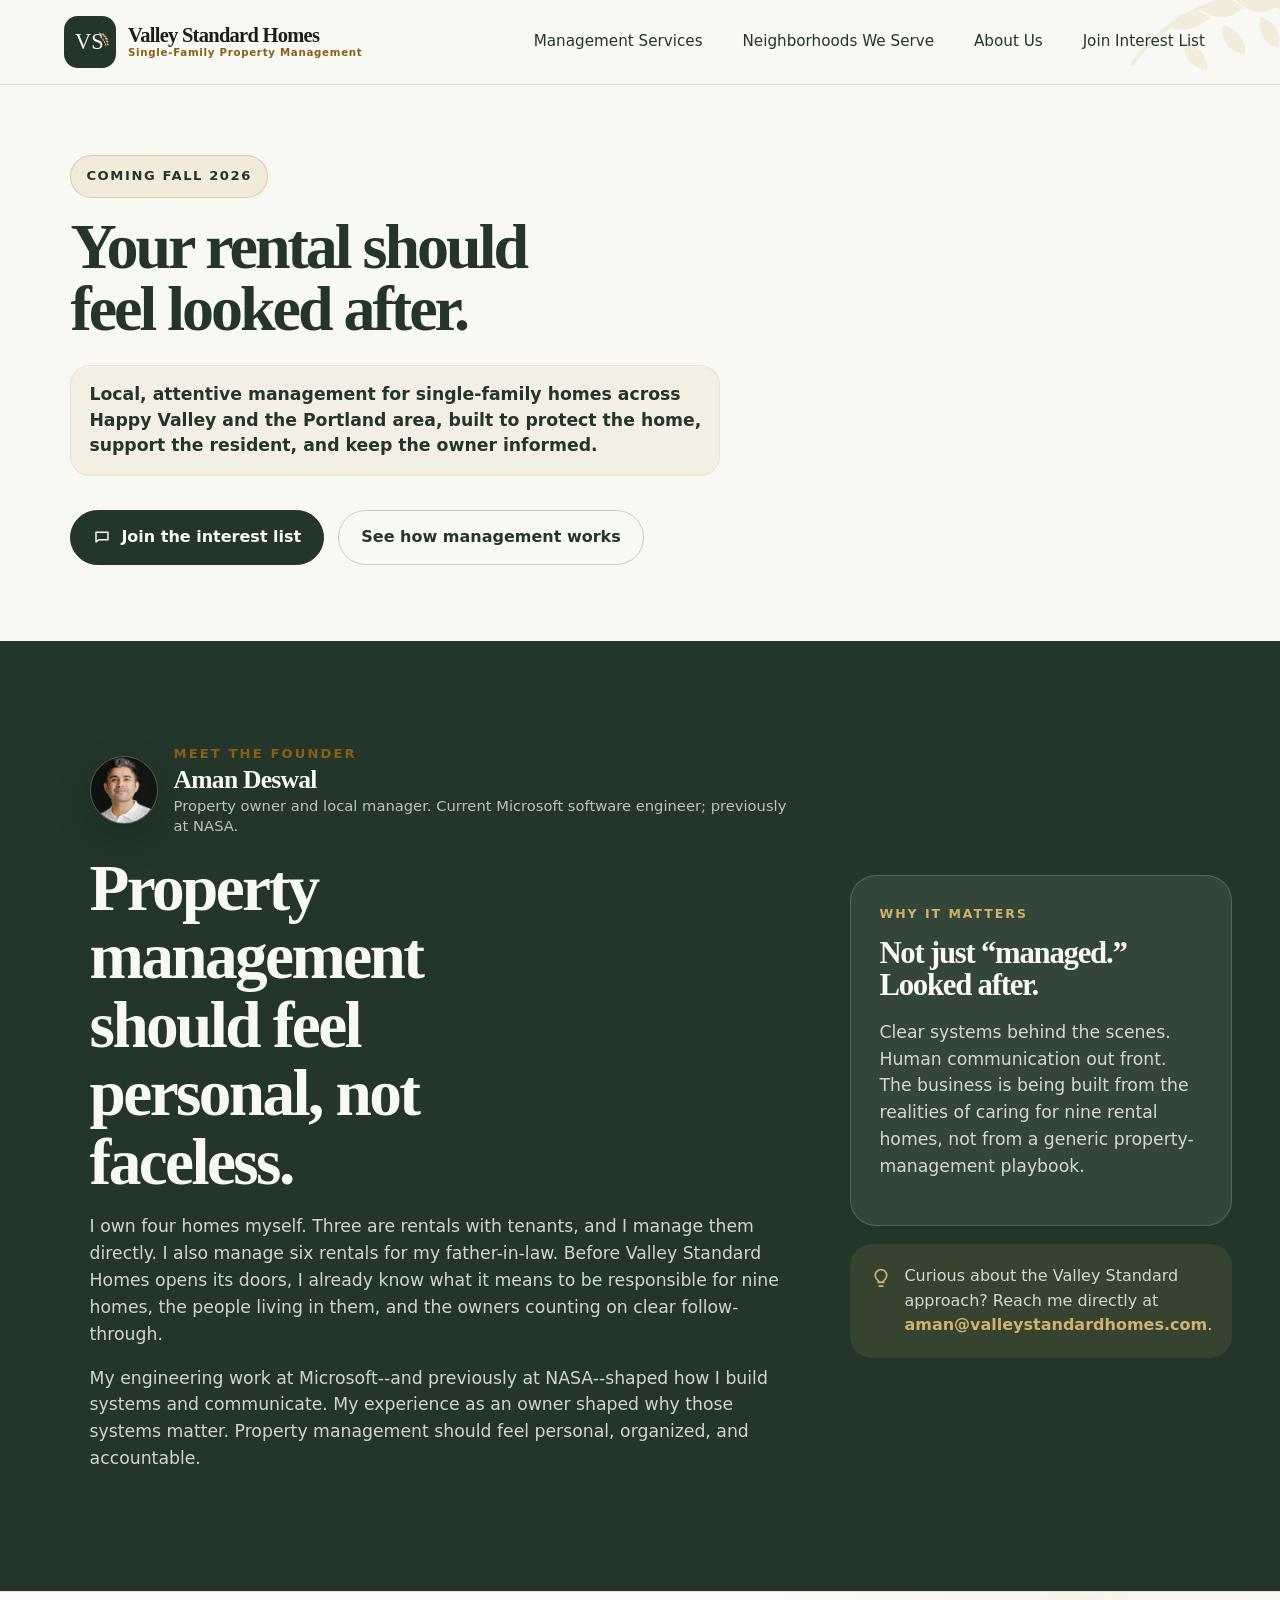
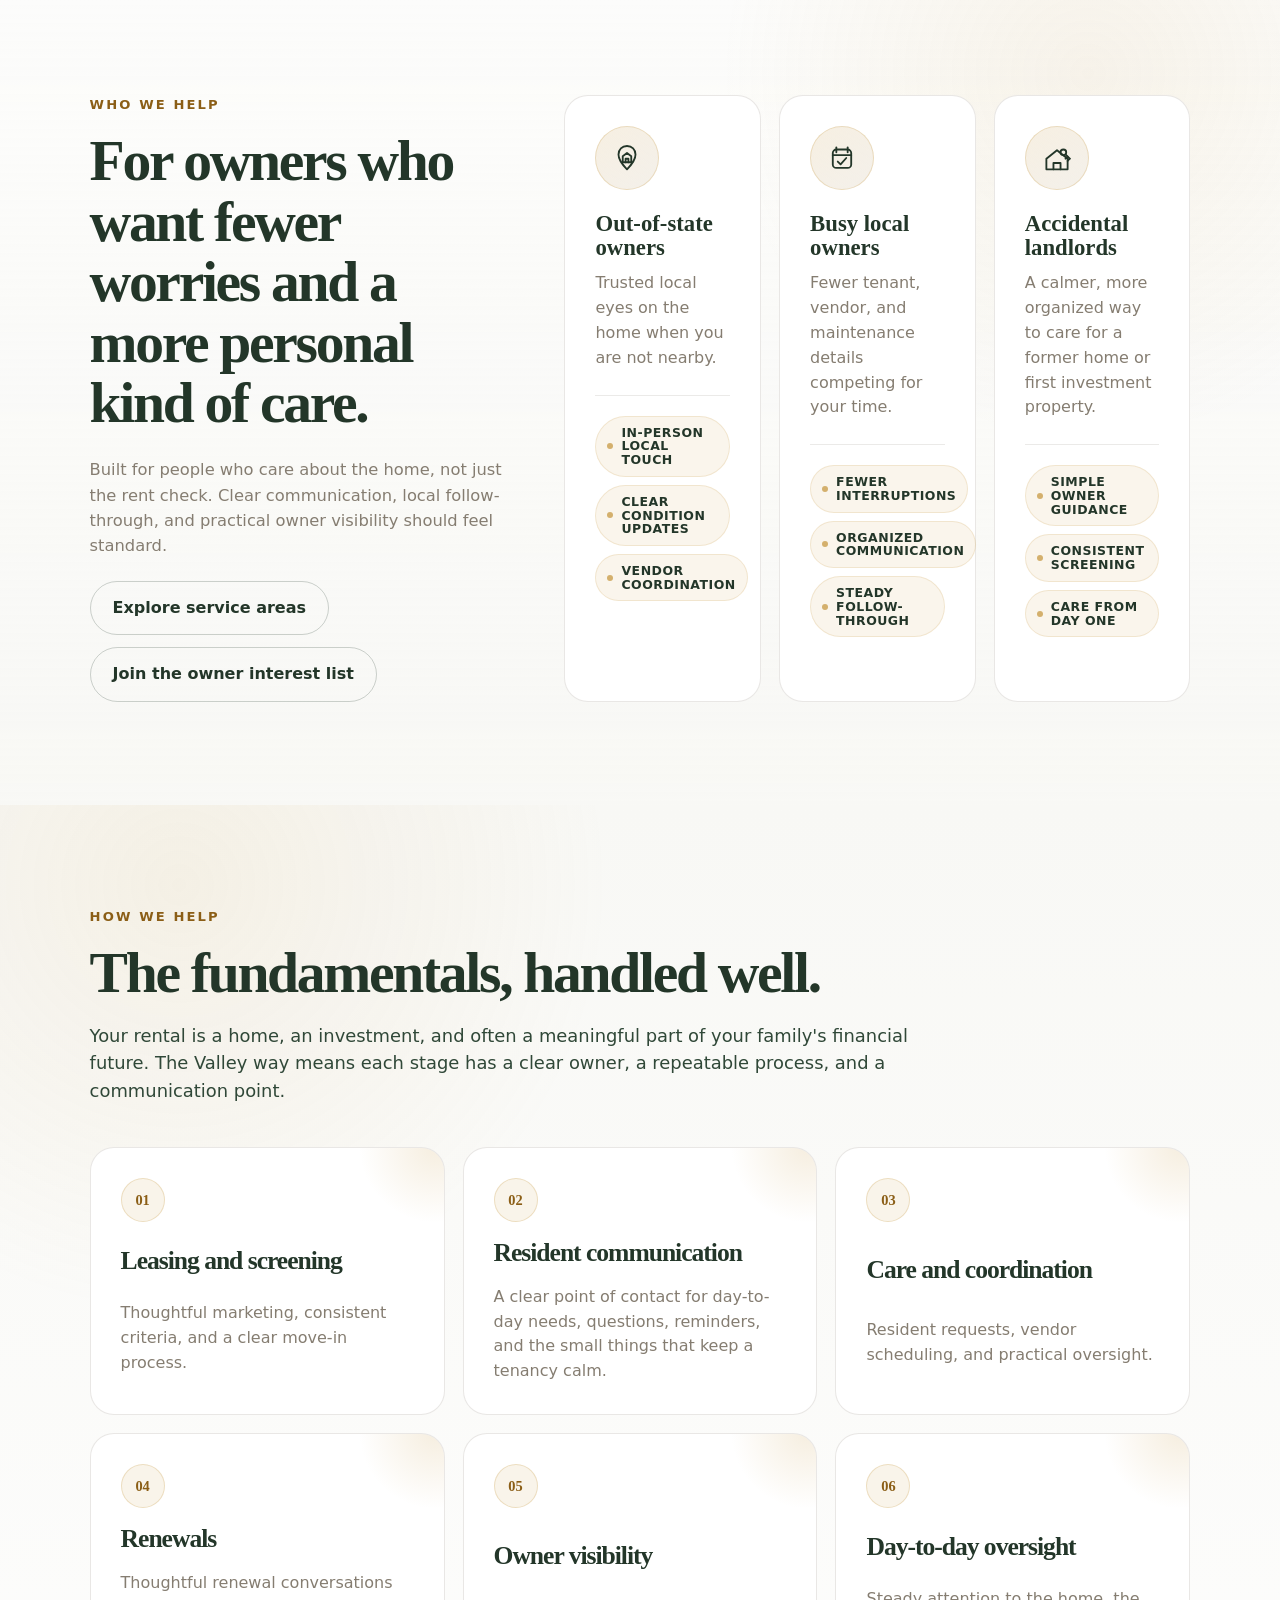
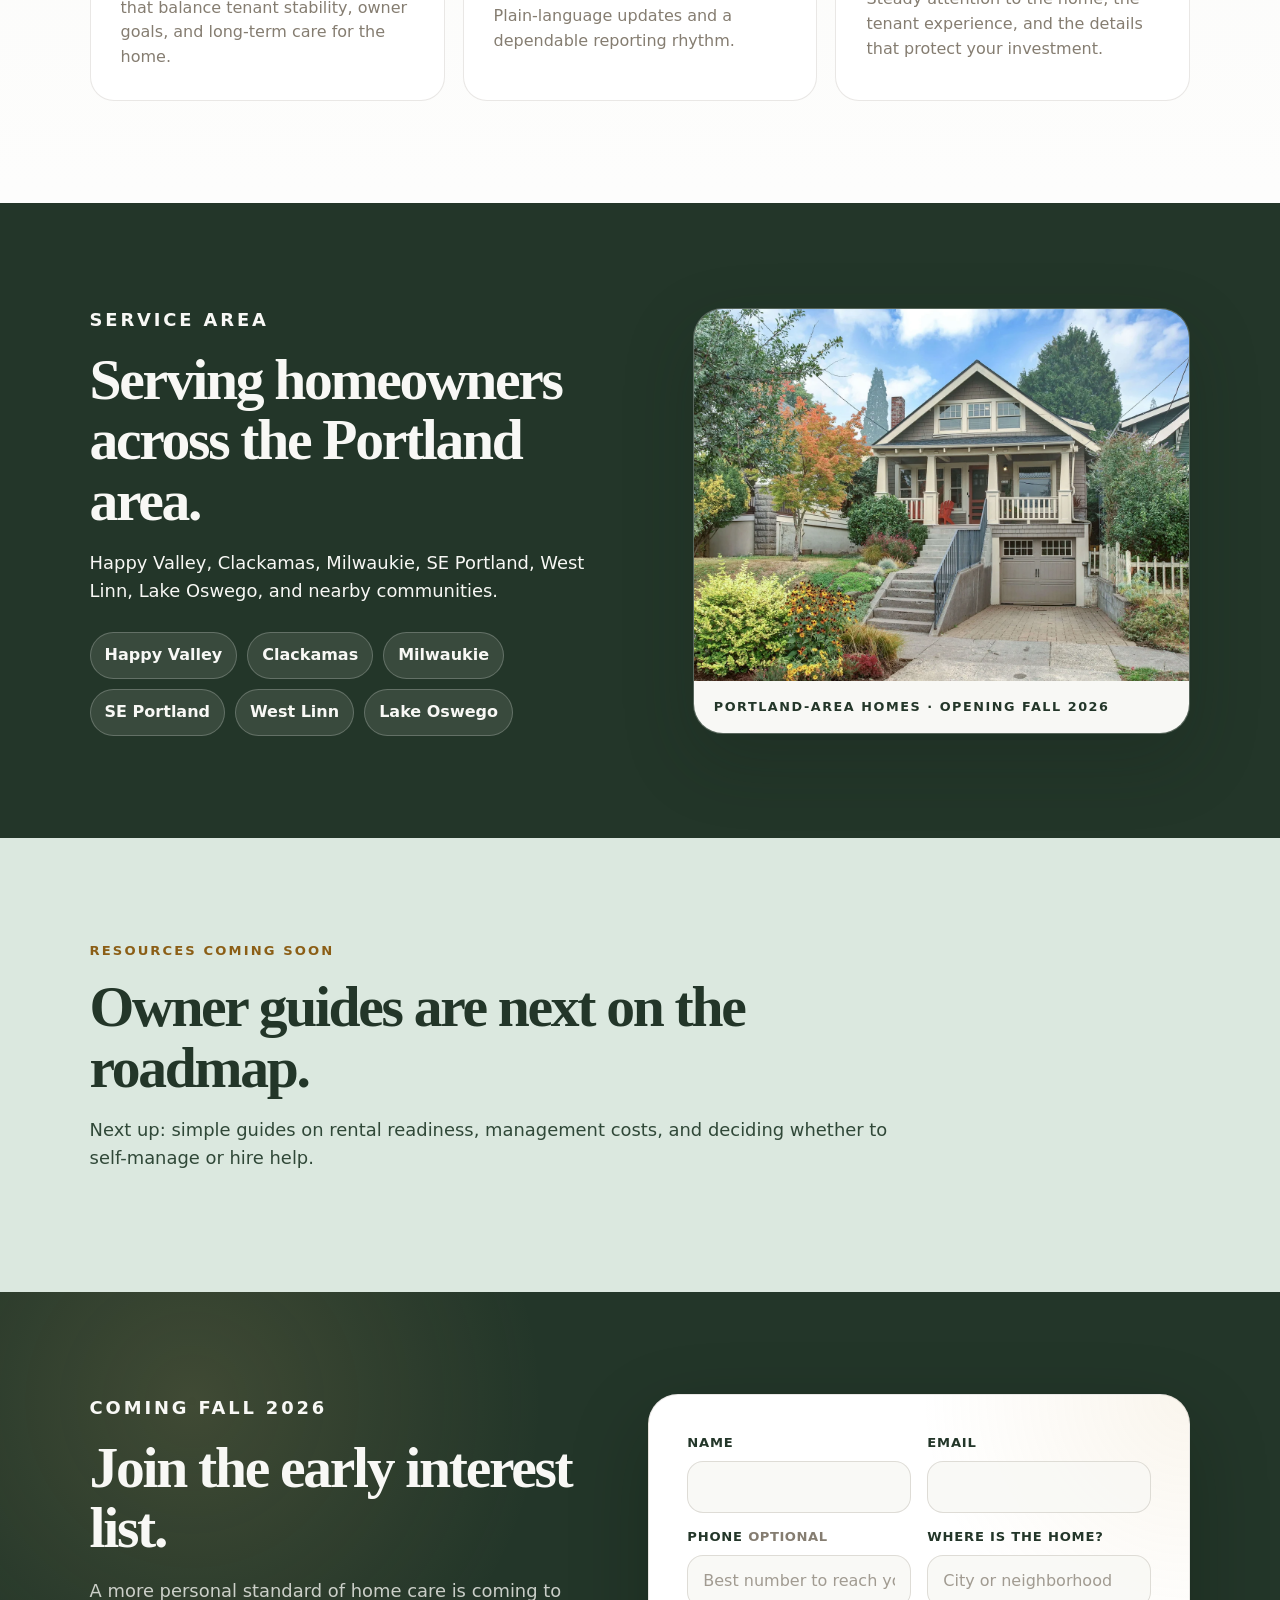
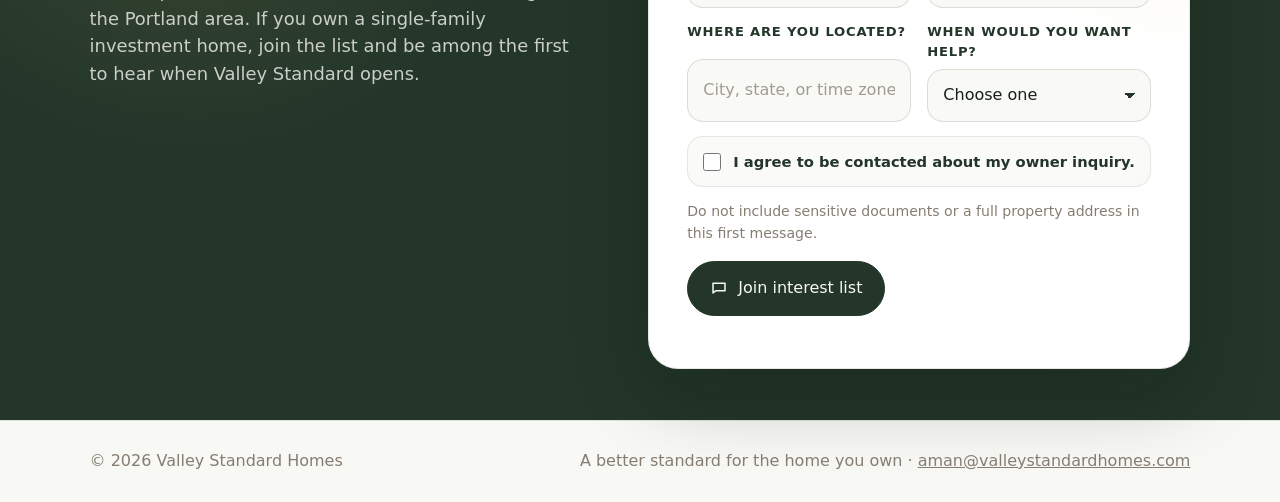
==== commit d92a6a53: "Polish mobile hero copy Co-authored-by: Copilot App <223556219+Copilot@users.noreply.github.com>  Co" ====
--- a/index.html
+++ b/index.html
@@ -76,7 +76,7 @@
               <div class="snapshot-topline">
                 <span class="snapshot-calendar">Sep</span>
                 <div>
-                  <strong>Monthly Dashboard</strong>
+                  <strong>Example Monthly Dashboard</strong>
                 </div>
               </div>
               <div class="snapshot-list">
@@ -107,9 +107,8 @@
             </aside>
           </div>
           <div class="hero-copy">
-            <strong>One clear standard for the home you own.</strong>
             <span>
-              Rent, repairs, renewals, inspections, and owner updates handled with local follow-through.
+              Local, attentive management for single-family homes across Happy Valley and the Portland area, built to protect the home, support the resident, and keep the owner informed.
             </span>
           </div>
           <div class="hero-actions">
--- a/styles.css
+++ b/styles.css
@@ -7,6 +7,7 @@
   --mist: #dbe8df;
   --taupe: #857d71;
   --gold: #d4b06d;
+  --gold-text: #8b5e16;
   --rust: #ad4e31;
   --ink: #162019;
   --white: #ffffff;
@@ -108,7 +109,7 @@
 }
 
 .brand small {
-  color: var(--gold);
+  color: var(--gold-text);
   display: block;
   font-size: 0.64rem;
   font-weight: 800;
@@ -230,7 +231,7 @@
 }
 
 .mobile-menu-panel a::after {
-  color: var(--gold);
+  color: var(--gold-text);
   content: "→";
   font-family: Georgia, "Times New Roman", serif;
   font-size: 1.2rem;
@@ -241,7 +242,7 @@
 }
 
 .mobile-menu-panel a:hover {
-  color: var(--gold);
+  color: var(--gold-text);
 }
 
 .hero {
@@ -259,7 +260,7 @@
 }
 
 .eyebrow {
-  color: var(--gold);
+  color: var(--gold-text);
   font-size: clamp(0.82rem, 0.9vw, 0.92rem);
   font-weight: 800;
   letter-spacing: 0.16em;
@@ -292,31 +293,17 @@
   font-size: 1.42rem;
 }
 
-.hero-copy {
+.hero-content .hero-copy {
   background: rgba(212, 176, 109, 0.12);
   border: 1px solid rgba(212, 176, 109, 0.2);
-  border-left: 4px solid rgba(212, 176, 109, 0.72);
-  border-radius: 0 20px 20px 0;
+  border-radius: 20px;
   color: var(--green-2);
-  display: grid;
-  gap: 8px;
   margin: 24px 0 0;
   max-width: 650px;
-  padding: 15px 18px 16px;
-}
-
-.hero-copy strong {
-  color: var(--gold);
-  display: block;
-  font-family: Inter, ui-sans-serif, system-ui, -apple-system, BlinkMacSystemFont, "Segoe UI", sans-serif;
-  font-size: 0.82rem;
-  font-weight: 900;
-  letter-spacing: 0.13em;
-  line-height: 1.35;
-  text-transform: uppercase;
-}
-
-.hero-copy span {
+  padding: 16px 18px;
+}
+
+.hero-content .hero-copy span {
   color: var(--green);
   display: block;
   font-size: clamp(1.08rem, 1.28vw, 1.22rem);
@@ -409,7 +396,7 @@
 }
 
 .hero-quick-links a:hover {
-  color: var(--gold);
+  color: var(--gold-text);
 }
 
 .hero-card {
@@ -737,7 +724,7 @@
   background: rgba(212, 176, 109, 0.14);
   border: 1px solid rgba(212, 176, 109, 0.34);
   border-radius: 999px;
-  color: var(--gold);
+  color: var(--gold-text);
   display: inline-flex;
   font-family: Georgia, "Times New Roman", serif;
   font-size: 0.9rem;
@@ -1144,10 +1131,6 @@
 }
 
 @media (max-width: 1200px) {
-  .hero {
-    grid-template-columns: minmax(0, 1fr) minmax(380px, 0.7fr);
-  }
-
   h1 {
     font-size: clamp(3.35rem, 5.4vw, 4.85rem);
   }
@@ -1307,7 +1290,7 @@
   }
 
   .hero-content,
-  .hero-copy {
+  .hero-content .hero-copy {
     max-width: 720px;
   }
 
@@ -1418,15 +1401,11 @@
     line-height: 1.65;
   }
 
-  .hero-copy {
+  .hero-content .hero-copy {
     padding: 13px 15px;
   }
 
-  .hero-copy strong {
-    font-size: 0.78rem;
-  }
-
-  .hero-copy span {
+  .hero-content .hero-copy span {
     font-size: 1.02rem;
   }
 
@@ -1483,7 +1462,7 @@
   }
 
   .hero-quick-links a::after {
-    color: var(--gold);
+    color: var(--gold-text);
     content: "→";
     font-family: Georgia, "Times New Roman", serif;
     font-size: 1.2rem;
@@ -1641,7 +1620,7 @@
   }
 }
 
-@media (max-width: 430px) {
+@media (max-width: 480px) {
   .hero-title-row {
     grid-template-columns: 1fr;
   }
